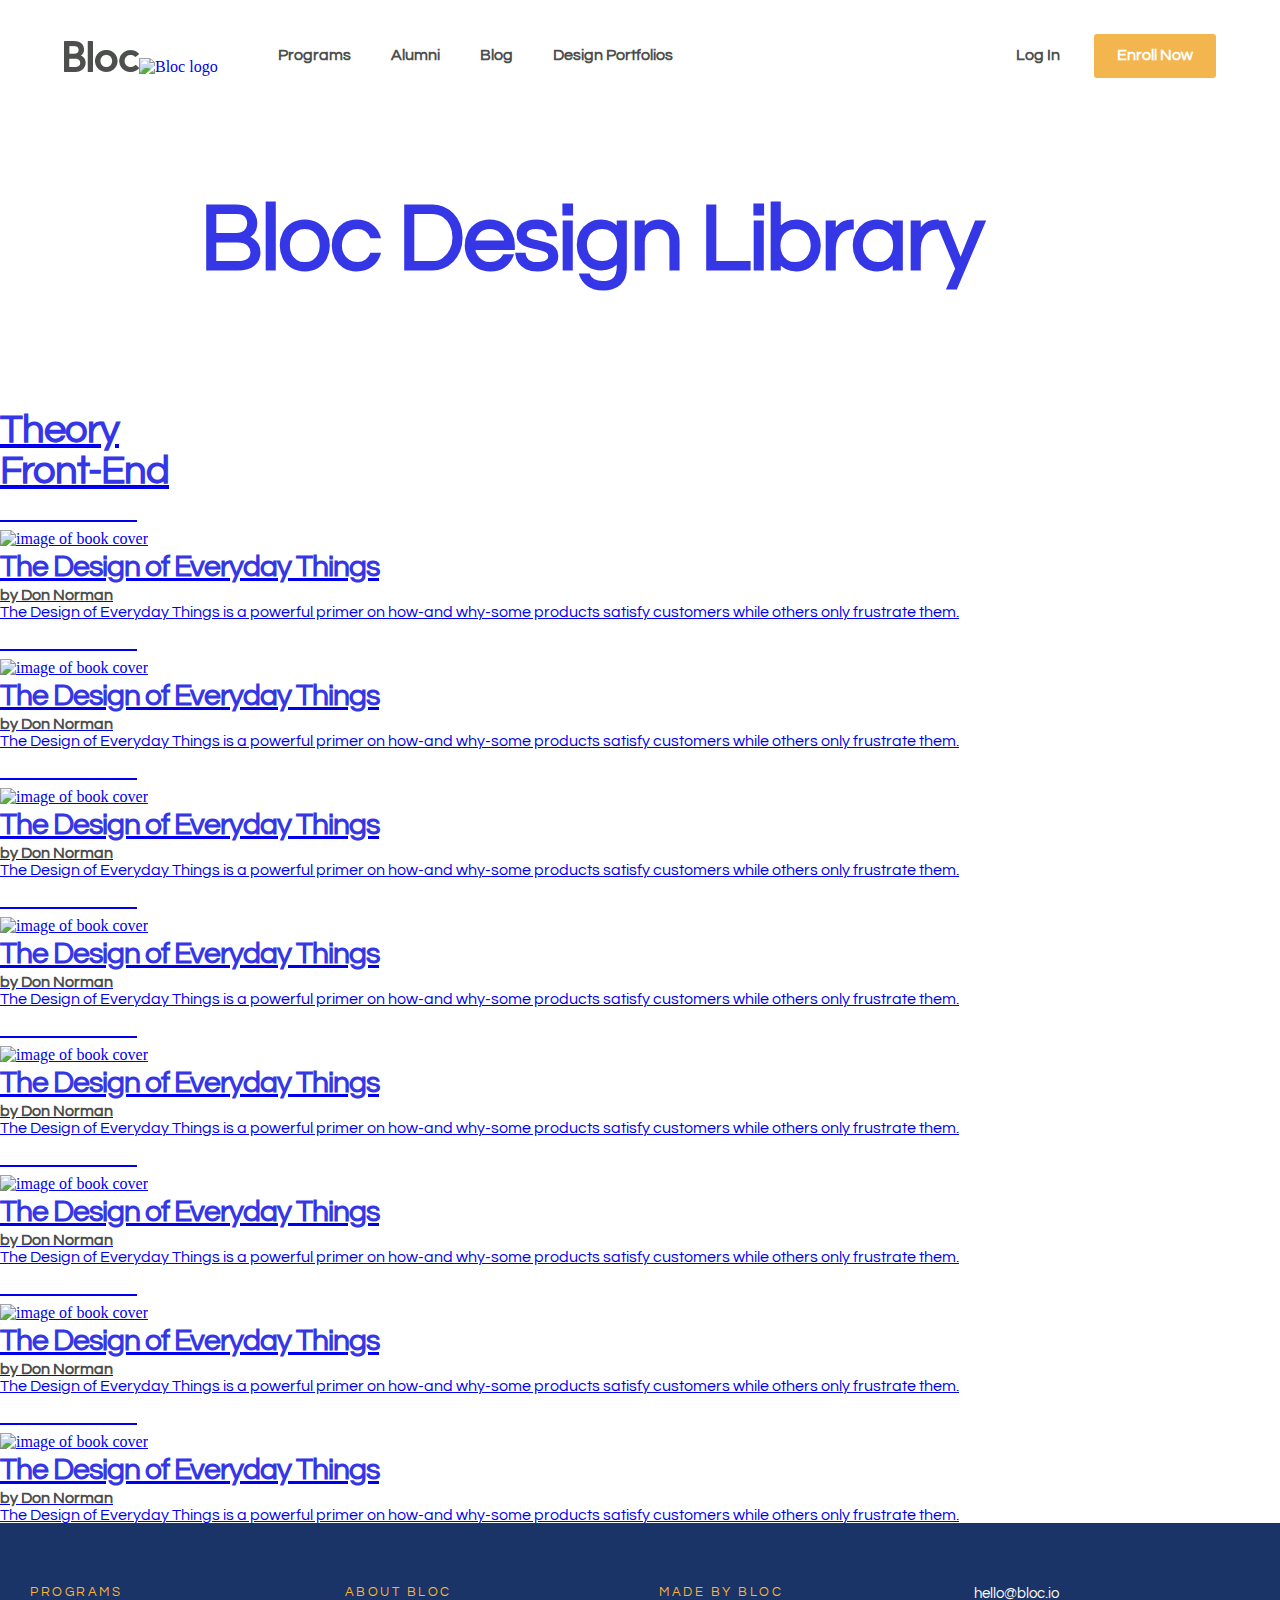
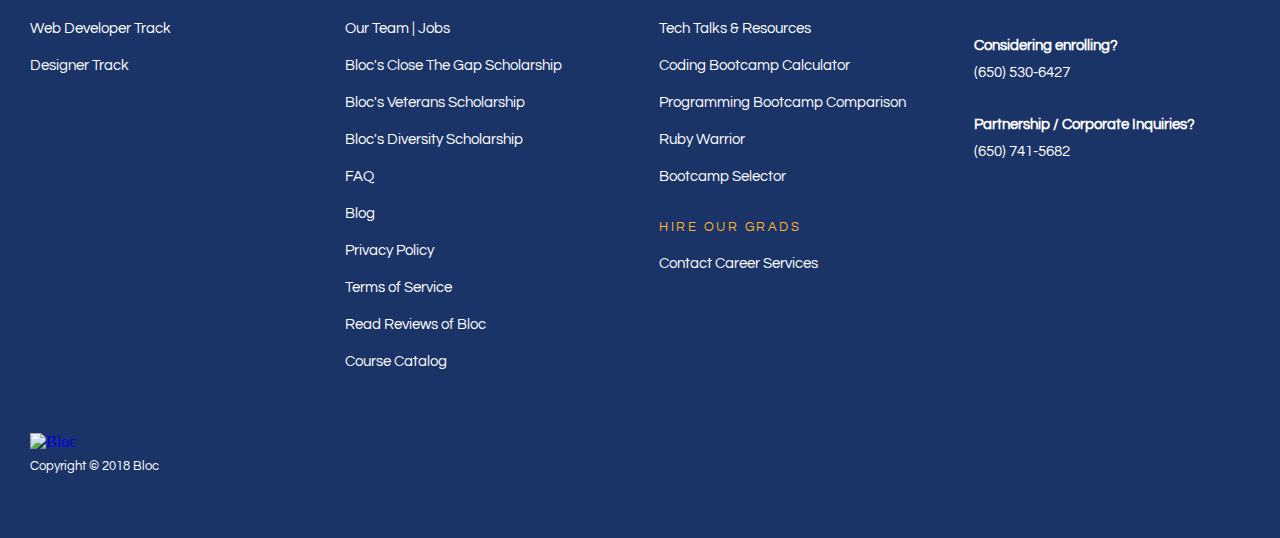
==== books-front-end.html @ 0c4cead8 "book links open in new tab" ====
<!DOCTYPE html>
<html lang="en-us">
  <head>

    <!-- Meta Data -->
    <meta http-equiv="X-UA-Compatible" content="IE=Edge">
    <meta name="viewport" content="width=device-width, initial-scale=1">
    <meta charset="utf-8">
    <title>Bloc Design Library</title>
    <meta content="View our recommendations for design theory and front-end development books. Bloc offers structured online training programs in software development and design for career-minded adults with busy lives." name='description'>

    <!-- / Responsive Enabled -->
    <meta name='keywords'>

    <!-- Google -->
    <meta content='z3HPw1Nm4ihrRs_dA0-OZbMNipfhdT0vu3g4s5tRSQ8' name='google-site-verification'>

    <!-- Global site tag (gtag.js) - Google Analytics -->
    <script async src="https://www.googletagmanager.com/gtag/js?id=UA-27199098-19"></script>
    <script>
      window.dataLayer = window.dataLayer || [];
      function gtag(){dataLayer.push(arguments);}
      gtag('js', new Date());
      gtag('config', 'UA-27199098-19');
    </script>

    <!-- Twitter Card data -->
    <meta content='summary' name='twitter:card'>
    <meta content='@trybloc' name='twitter:site'>
    <meta content='Bloc Design Library' name='twitter:title'>
    <meta content="View our recommendations for design theory and front-end development books. Bloc offers structured online training programs in software development and design for career-minded adults with busy lives." name='twitter:description'>
    <meta content='https://cdn2.bloc.io/assets/logos/bloc-logo-square-500x500-white-aeadf5158e1755bd456884b27b564ef7.jpg' name='twitter:image'>

    <!-- Open Graph data -->
    <meta content='Bloc Design Library' property='og:title'>
    <meta content='website' property='og:type'>
    <meta content='https://www.bloc.design/books.html' property='og:url'>
    <meta content='https://cdn2.bloc.io/assets/logos/bloc-logo-square-500x500-white-aeadf5158e1755bd456884b27b564ef7.jpg' property='og:image'>
    <meta content="View our recommendations for design theory and front-end development books. Bloc offers structured online training programs in software development and design for career-minded adults with busy lives." property='og:description'>
    <meta content='Bloc Design Library' property='og:site_name'>
    <meta content='1932106' property='fb:admins'>

    <!-- Schema markup -->
    <meta content='Bloc | Design Library' itemprop='name'>
    <meta content="View our recommendations for design theory and front-end development books. Bloc offers structured online training programs in software development and design for career-minded adults with busy lives." itemprop='description'>
    <meta content='https://cdn2.bloc.io/assets/logos/bloc-logo-square-500x500-white-aeadf5158e1755bd456884b27b564ef7.jpg' itemprop='image'>

    <!-- Favicon -->
    <link rel="shortcut icon" type="image/x-icon" href="https://cdn2.bloc.io/assets/logos/bloc-logo-square-500x500-white-aeadf5158e1755bd456884b27b564ef7.jpg">

    <!-- Stylesheets -->
    <link rel="stylesheet" href="css/style.css">
    <link rel="stylesheet" href="css/animate.css">
    <link rel="stylesheet" href="fonts/typography.css">
    <link rel="stylesheet" href="https://fonts.googleapis.com/css?family=Questrial:300,400,700">


  </head>
  <body>

    <!-- HEADER -->

    <header>
      <div class="bloc-header">
        <div class="library-mobile-background"></div>
        <div class="header-one-half-left">
          <a href="https://www.bloc.io/"><div id="logo"><img id="bloc-logo" src="assets/bloc-logo.png" alt="Bloc logo"><img id="bloc-logo-mobile"src="https://cdn1.bloc.io/assets/marketing_pages/logos/logo-86accc4ff12b5e9b217ac7687b84b2ef.svg" alt="Bloc logo"></div>
          <div class="header-links"></a>
            <a href="https://www.bloc.io/#programs"><h4>Programs</h4></a>
            <a href="https://www.bloc.io/alumni"><h4>Alumni</h4></a>
            <a href="https://medium.com/newsonthebloc"><h4>Blog</h4></a>
            <a href="http://bloc.design/"><h4 id="blog-link">Design Portfolios</h4></a>
          </div>
        </div>
        <div class="header-one-half-right">
          <div class="log-in-link">
            <a href="https://www.bloc.io/sign_in"><h4>Log In</h4></a>
          </div>
          <a href="https://www.bloc.io/enroll"><div class="enroll-button"><h4>Enroll Now</h4></div>
        </div></a>
      </div>
    </header>

    <!-- HEADER -->
    <section class="featured-portfolios-section" id="design-library-title">
      <div class="featured-portfolios-section-title">
        <h1>Bloc Design Library</h1>
      </div>
    </section>

    <!-- BOOK SUBJECTS -->
    <div class="book-subjects">
      <div class="book-subject" id="theory-title-inactive">
        <a href="books.html"><h1>Theory</h1></a>
      </div>
      <div class="book-subject" id="front-end-title-active">
        <a href="books-front-end.html"><h1>Front-End</h1></a>
      </div>
    </div>

    <!-- BOOK LIST -->
    <section class="book-list-section">

      <div class="book">
        <a href="https://www.amazon.com/Design-Everyday-Things-Revised-Expanded/dp/0465050654/ref=sr_1_1?s=books&ie=UTF8&qid=1521578546&sr=1-1&keywords=the+design+of+everyday+things" target="_blank" alt="The Design of Everyday Things">
          <div class="book-cover">
            <div class="buy-book-overlay">
              <h3>Get the book</h3>
            </div>
            <img src="assets-books/design-of-everyday-things-cover.jpg" alt="image of book cover">
          </div>
          <div class="book-title">
            <h2>The Design of Everyday Things</h2>
          </div>
          <div class="book-author">
            <h4>by Don Norman</h4>
          </div>
          <div class="book-description">
            <p>The Design of Everyday Things is a powerful primer on how-and why-some products satisfy customers while others only frustrate them.</p>
          </div>
        </a>
      </div>

      <div class="book">
        <a href="https://www.amazon.com/Design-Everyday-Things-Revised-Expanded/dp/0465050654/ref=sr_1_1?s=books&ie=UTF8&qid=1521578546&sr=1-1&keywords=the+design+of+everyday+things" target="_blank" alt="The Design of Everyday Things">
          <div class="book-cover">
            <div class="buy-book-overlay">
              <h3>Get the book</h3>
            </div>
            <img src="assets-books/design-of-everyday-things-cover.jpg" alt="image of book cover">
          </div>
          <div class="book-title">
            <h2>The Design of Everyday Things</h2>
          </div>
          <div class="book-author">
            <h4>by Don Norman</h4>
          </div>
          <div class="book-description">
            <p>The Design of Everyday Things is a powerful primer on how-and why-some products satisfy customers while others only frustrate them.</p>
          </div>
        </a>
      </div>

      <div class="book">
        <a href="https://www.amazon.com/Design-Everyday-Things-Revised-Expanded/dp/0465050654/ref=sr_1_1?s=books&ie=UTF8&qid=1521578546&sr=1-1&keywords=the+design+of+everyday+things" target="_blank" alt="The Design of Everyday Things">
          <div class="book-cover">
            <div class="buy-book-overlay">
              <h3>Get the book</h3>
            </div>
            <img src="assets-books/design-of-everyday-things-cover.jpg" alt="image of book cover">
          </div>
          <div class="book-title">
            <h2>The Design of Everyday Things</h2>
          </div>
          <div class="book-author">
            <h4>by Don Norman</h4>
          </div>
          <div class="book-description">
            <p>The Design of Everyday Things is a powerful primer on how-and why-some products satisfy customers while others only frustrate them.</p>
          </div>
        </a>
      </div>

      <div class="book">
        <a href="https://www.amazon.com/Design-Everyday-Things-Revised-Expanded/dp/0465050654/ref=sr_1_1?s=books&ie=UTF8&qid=1521578546&sr=1-1&keywords=the+design+of+everyday+things" target="_blank" alt="The Design of Everyday Things">
          <div class="book-cover">
            <div class="buy-book-overlay">
              <h3>Get the book</h3>
            </div>
            <img src="assets-books/design-of-everyday-things-cover.jpg" alt="image of book cover">
          </div>
          <div class="book-title">
            <h2>The Design of Everyday Things</h2>
          </div>
          <div class="book-author">
            <h4>by Don Norman</h4>
          </div>
          <div class="book-description">
            <p>The Design of Everyday Things is a powerful primer on how-and why-some products satisfy customers while others only frustrate them.</p>
          </div>
        </a>
      </div>

      <div class="book">
        <a href="https://www.amazon.com/Design-Everyday-Things-Revised-Expanded/dp/0465050654/ref=sr_1_1?s=books&ie=UTF8&qid=1521578546&sr=1-1&keywords=the+design+of+everyday+things" target="_blank" alt="The Design of Everyday Things">
          <div class="book-cover">
            <div class="buy-book-overlay">
              <h3>Get the book</h3>
            </div>
            <img src="assets-books/design-of-everyday-things-cover.jpg" alt="image of book cover">
          </div>
          <div class="book-title">
            <h2>The Design of Everyday Things</h2>
          </div>
          <div class="book-author">
            <h4>by Don Norman</h4>
          </div>
          <div class="book-description">
            <p>The Design of Everyday Things is a powerful primer on how-and why-some products satisfy customers while others only frustrate them.</p>
          </div>
        </a>
      </div>

      <div class="book">
        <a href="https://www.amazon.com/Design-Everyday-Things-Revised-Expanded/dp/0465050654/ref=sr_1_1?s=books&ie=UTF8&qid=1521578546&sr=1-1&keywords=the+design+of+everyday+things" target="_blank" alt="The Design of Everyday Things">
          <div class="book-cover">
            <div class="buy-book-overlay">
              <h3>Get the book</h3>
            </div>
            <img src="assets-books/design-of-everyday-things-cover.jpg" alt="image of book cover">
          </div>
          <div class="book-title">
            <h2>The Design of Everyday Things</h2>
          </div>
          <div class="book-author">
            <h4>by Don Norman</h4>
          </div>
          <div class="book-description">
            <p>The Design of Everyday Things is a powerful primer on how-and why-some products satisfy customers while others only frustrate them.</p>
          </div>
        </a>
      </div>

      <div class="book">
        <a href="https://www.amazon.com/Design-Everyday-Things-Revised-Expanded/dp/0465050654/ref=sr_1_1?s=books&ie=UTF8&qid=1521578546&sr=1-1&keywords=the+design+of+everyday+things" target="_blank" alt="The Design of Everyday Things">
          <div class="book-cover">
            <div class="buy-book-overlay">
              <h3>Get the book</h3>
            </div>
            <img src="assets-books/design-of-everyday-things-cover.jpg" alt="image of book cover">
          </div>
          <div class="book-title">
            <h2>The Design of Everyday Things</h2>
          </div>
          <div class="book-author">
            <h4>by Don Norman</h4>
          </div>
          <div class="book-description">
            <p>The Design of Everyday Things is a powerful primer on how-and why-some products satisfy customers while others only frustrate them.</p>
          </div>
        </a>
      </div>

      <div class="book">
        <a href="https://www.amazon.com/Design-Everyday-Things-Revised-Expanded/dp/0465050654/ref=sr_1_1?s=books&ie=UTF8&qid=1521578546&sr=1-1&keywords=the+design+of+everyday+things" target="_blank" alt="The Design of Everyday Things">
          <div class="book-cover">
            <div class="buy-book-overlay">
              <h3>Get the book</h3>
            </div>
            <img src="assets-books/design-of-everyday-things-cover.jpg" alt="image of book cover">
          </div>
          <div class="book-title">
            <h2>The Design of Everyday Things</h2>
          </div>
          <div class="book-author">
            <h4>by Don Norman</h4>
          </div>
          <div class="book-description">
            <p>The Design of Everyday Things is a powerful primer on how-and why-some products satisfy customers while others only frustrate them.</p>
          </div>
        </a>
      </div>
      
    </section>

    <footer role="contentinfo" class="footer bg--blue-dark p-top--60 p-bottom--60 p-left--30 p-right--30">
      <div class="container">
        <div class="row">
          <div class="c-s--4 c-m--4 c-l--3 m-bottom--30">
            <label class="fs--12 tc--yellow-base tt--uppercase ls--2-5 d--block m-bottom--15">Programs</label>
            <ul class="m-bottom--30">
              <li class="m-bottom--15">
                <a class="fs--15 tc--white-base" href="https://www.bloc.io/web-developer-track">Web Developer Track</a>
              </li>
              <li class="m-bottom--15">
                <a class="fs--15 tc--white-base" href="https://www.bloc.io/designer-track">Designer Track</a>
              </li>
            </ul>
          </div>
          <div class="c-s--4 c-m--4 c-l--3 m-bottom--30">
            <label class="fs--12 tc--yellow-base tt--uppercase ls--2-5 d--block m-bottom--15">About Bloc</label>
            <ul class="m-bottom--30">
              <li class="m-bottom--15">
                <a class="fs--15 tc--white-base" href="https://www.bloc.io/about">Our Team | Jobs</a>
              </li>
              <li class="m-bottom--15">
                <a target="_blank" class="fs--15 tc--white-base" href="https://try.bloc.io/close-the-gap-scholarship/">Bloc's Close The Gap Scholarship</a>
              </li>
              <li class="m-bottom--15">
                <a target="_blank" class="fs--15 tc--white-base" href="http://try.bloc.io/dev-bootcamp-for-veterans/">Bloc's Veterans Scholarship</a>
              </li>
              <li class="m-bottom--15">
                <a target="_blank" class="fs--15 tc--white-base" href="http://try.bloc.io/new-relic-bootcamp-diversity-scholarship/">Bloc's Diversity Scholarship</a>
              </li>
              <li class="m-bottom--15">
                <a class="fs--15 tc--white-base" href="https://www.bloc.io/faq">FAQ</a>
              </li>
              <li class="m-bottom--15">
                <a class="fs--15 tc--white-base" href="https://medium.com/newsonthebloc">Blog</a>
              </li>
              <li class="m-bottom--15">
                <a class="fs--15 tc--white-base" href="https://www.bloc.io/privacy">Privacy Policy</a>
              </li>
              <li class="m-bottom--15">
                <a class="fs--15 tc--white-base" href="https://www.bloc.io/terms">Terms of Service</a>
              </li>
              <li class="m-bottom--15">
                <a class="fs--15 tc--white-base" href="https://www.switchup.org/bootcamps/bloc">Read Reviews of Bloc</a>
              </li>
              <li class="m-bottom--15">
                <a class="fs--15 tc--white-base" href="https://www.bloc.io/catalog">Course Catalog</a>
              </li>
            </ul>
          </div>
          <div class="c-s--4 c-m--4 c-l--3 m-bottom--30">
            <label class="fs--12 tc--yellow-base tt--uppercase ls--2-5 d--block m-bottom--15">Made By Bloc</label>
            <ul class="m-bottom--30">
              <li class="m-bottom--15">
                <a target="_blank" class="fs--15 tc--white-base" href="http://try.bloc.io/tech-talks/">Tech Talks &amp; Resources</a>
              </li>
              <li class="m-bottom--15">
                <a class="fs--15 tc--white-base" href="https://www.bloc.io/coding-bootcamp-calculator">Coding Bootcamp Calculator</a>
              </li>
              <li class="m-bottom--15">
                <a class="fs--15 tc--white-base" href="https://www.bloc.io/coding-bootcamp-comparison">Programming Bootcamp Comparison</a>
              </li>
              <li class="m-bottom--15">
                <a class="fs--15 tc--white-base" href="https://www.bloc.io/ruby-warrior">Ruby Warrior</a>
              </li>
              <li class="m-bottom--15">
                <a class="fs--15 tc--white-base" href="https://bloc.io/learn-to-code">Bootcamp Selector</a>
              </li>
            </ul>
            <label class="fs--12 tc--yellow-base tt--uppercase ls--2-5 d--block m-bottom--15">Hire Our Grads</label>
            <ul class="m-bottom--30">
              <li class="m-bottom--15">
                <a class="fs--15 tc--white-base" href="mailto:career-services@bloc.io">Contact Career Services</a>
              </li>
            </ul>
          </div>


          <div class="c-s--4 c-m--4 c-l--3 m-bottom--60">

          <!--
            <label class="fs--12 tc--yellow-base tt--uppercase ls--2-5 d--block m-bottom--15">Sign up for our newsletter</label>
            <label class="fs--12 tc--yellow-base tt--uppercase ls--2-5 d--block m-bottom--15"></label>
            <div class="footer-email-form" ng_controller="FooterEmail.controller">
              <form class="row m-bottom--15" id="footer_email_capture" name="footer_email_capture">
                <input type="email" name="email" id="email" required="required" ng_model="subscription.email" class="c-m--6 c-l--8 br--3 b--1-gray-base b-h--1-blue-base trans--border p-right--15 p-left--15 p-top--10 p-bottom--10 fs--15" placeholder="Email Address">
                <input class="c-m--3 c-l--4 bg--yellow-base tc--white-base b--1-yellow-base p-right--15 p-left--15 p-top--10 p-bottom--10 fs--15 fw--bold cr--pointer br--3" id="footer_email_signup_btn" ng_click="submit()" ng_disabled="isSubmitDisabled()" type="submit" value="Submit">
              </form>
            -->
            <div>
              <a class="tc--white-base" href="mailto:hello@bloc.io">hello@bloc.io</a>
            </div>
            <div class="m-top--30 m-bottom--30">
              <label class="tc--white-base d--block m-bottom--5"><b>Considering enrolling?</b></label>
              <span class="tc--white-base">(650) 530-6427</span>
            </div>
            <div>
              <label class="tc--white-base d--block m-bottom--5"><b>Partnership / Corporate Inquiries?</b></label>
              <span class="tc--white-base">(650) 741-5682</span>
            </div>
          </div>
        </div>
        <div class="row">
          <div class="c-l--9">
            <a href="/">
              <img alt="Bloc" class="w--100 m-bottom--5" src="https://cdn1.bloc.io/assets/marketing_pages/logos/logo-86accc4ff12b5e9b217ac7687b84b2ef.svg">
    </a>        <p class="fs--12 tc--white-base">Copyright © 2018 Bloc</p>
          </div>
        </div>
      </div>
    </footer>



    <script src="js/jquery-3.2.1.min.js"></script>
    <script type="text/javascript">

      function hasTouch() {
        return 'ontouchstart' in document.documentElement
           || navigator.maxTouchPoints > 0
           || navigator.msMaxTouchPoints > 0;
         }

      // disable hover states on touch based devices

      if (hasTouch()) { // remove all :hover stylesheets
        try { // prevent exception on browsers not supporting DOM styleSheets properly
          for (var si in document.styleSheets) {
            var styleSheet = document.styleSheets[si];
            if (!styleSheet.rules) continue;

            for (var ri = styleSheet.rules.length - 1; ri >= 0; ri--) {
                if (!styleSheet.rules[ri].selectorText) continue;

                if (styleSheet.rules[ri].selectorText.match(':hover')) {
                    styleSheet.deleteRule(ri);
                }
             }
          }
        } catch (ex) {}
      }

    </script>


  </body>
</html>
---- css/style.css ----
/* Circular Book */
@font-face {
  font-family: "Circular Book";
  src: url("http://img.bloc.io/fonts/lineto-circular-book.eot");
  src: url("http://img.bloc.io/fonts/lineto-circular-book.eot?#iefix") format("embedded-opentype"), url("http://img.bloc.io/fonts/lineto-circular-book.woff2") format("woff2"), url("http://img.bloc.io/fonts/lineto-circular-book.woff") format("woff");
  font-weight: normal;
  font-style: normal;
}

/* Circular Book Italic */
@font-face {
  font-family: "Circular Book Italic";
  src: url("http://img.bloc.io/fonts/lineto-circular-bookitalic.eot");
  src: url("http://img.bloc.io/fonts/lineto-circular-bookitalic.eot?#iefix") format("embedded-opentype"), url("http://img.bloc.io/fonts/lineto-circular-bookitalic.woff2") format("woff2"), url("http://img.bloc.io/fonts/lineto-circular-bookitalic.woff") format("woff");
  font-weight: normal;
  font-style: normal;
}

/* Circular Bold */
@font-face {
  font-family: "Circular Bold";
  src: url("http://img.bloc.io/fonts/lineto-circular-bold.eot");
  src: url("http://img.bloc.io/fonts/lineto-circular-bold.eot?#iefix") format("embedded-opentype"), url("http://img.bloc.io/fonts/lineto-circular-bold.woff2") format("woff2"), url("http://img.bloc.io/fonts/lineto-circular-bold.woff") format("woff");
  font-weight: normal;
  font-style: normal;
}

* {
  -webkit-margin-after: 0;
  -webkit-margin-before: 0;
  -webkit-padding-start: 0;
  margin: 0;
  padding: 0;
}

body {
  margin: 0;
}

h1 {
  font-size: 40px;
  line-height: 41px;
  letter-spacing: -1px;
  font-family: "Circular Bold", "Questrial", sans-serif;
  font-style: Black;
  color: #3537E6;
  margin: 0;
}

h2 {
  font-size: 30px;
  line-height: 38px;
  letter-spacing: -1px;
  font-family: "Circular Bold", "Questrial", sans-serif;
  font-style: Black;
  color: #3537E6;
  margin: 0;
}

h3 {
  font-size: 24px;
  line-height: 39px;
  font-family: "Circular Book", "Questrial", sans-serif;
  font-style: Bold;
  color: #fff;
  margin: 0;
}

h4 {
  font-size: 16px;
  line-height: 18px;
  font-family: "Circular Book", "Questrial", sans-serif;
  font-style: Medium;
  color: #4D4F4D;
  margin: 0;
}

p {
  margin: 0;
  font-family: "Circular Book", "Questrial", sans-serif;
}



/* Bloc header */

.hero-white-backround {
  display: none;
}

.bloc-header a {
  text-decoration: none;
}

.bloc-header {
  width: 100%;
  max-width: 2800px;
}

.header-one-half-left {
  margin-top: 34px;
  margin-bottom: 34px;
  margin-left: 30px;
  width: 50px;
  float: left;
  position: relative;
}

.header-one-half-right {
  margin-top: 34px;
  margin-bottom: 34px;
  margin-right: 30px;
  width: 122px;
  float: right;
}

#logo {
  padding-top: 7px;
}

.header-links {
  padding:0 0 10px 60px;
}

.header-links h4 {
  display: none;
}

.log-in-link {
  display: none;
}

.enroll-button {
  width: 122px;
  height: 44px;
  background-color: #F3B64F;
  border-radius: 3px;
  float: right;
  position: relative;
  clear: none;
}

.enroll-button:hover {
  background-color: rgba(243, 182, 79, .9);
  -webkit-transition: all 0.2s ease-in-out;
  -moz-transition: all 0.2s ease-in-out;
  -o-transition: all 0.2s ease-in-out;
  transition: all 0.2s ease-in-out;
}

.enroll-button h4 {
  color: #fff;
  text-align: center;
  padding-top: 12px;
  margin: 0 0;
}

@media (min-width: 768px) {
  .hero-white-backround {
    display: block;
    background: #fff;
    z-index: -2;
    width: 100%;
    height: 1500px;
    margin-top: -800px;
  }

  .header-one-half-right {
    width: 250px;
    margin-right: 64px;
  }
  #blog-link {
    padding-right: 0;
  }
  .log-in-link {
    display: inline-block;
    margin-top: 12px;
    margin-left: 50px;
    position: relative;
    clear: none;
  }
}

@media (min-width: 915px) {
  .header-one-half-left {
  width: 455px;
  margin-left: 64px;
  display: -webkit-inline-box;
  }
  .header-links h4 {
    display: inline-block;
    padding-right: 36px;
    margin-top: 12px;
  }
}

@media (min-width: 2188px) {
  .bloc-header {
    margin-left: auto;
    margin-right: auto;
  }
}

/* Featured Portfolios Section */

.featured-portfolios-section {
  width: 100%;
  display: block;
  position: relative;
  clear: both;
  padding-top: 20px;
  overflow: hidden;
}

.featured-portfolios-section-title {
  width: 233px;
  margin-left: 30px;
  padding: 20px 0 70px 0;
  -webkit-transition: all 0.2s ease-in-out;
  -moz-transition: all 0.2s ease-in-out;
  -o-transition: all 0.2s ease-in-out;
  transition: all 0.2s ease-in-out;
}

.featured-portfolio {
  position: relative;
}

.featured-background {
  position: absolute;
  margin-top: 240px;
  overflow: hidden;
}

.featured-background img {
  width: 200%;
}

.featured-portfolio img {
  width: 100%;
  overflow: hidden;
  vertical-align: top;
  z-index: 1;
}

.mobile-info-background {
  mix-blend-mode: color-burn;
  overflow: hidden;
  position: absolute;
  display: block;
}

.mobile-info-background-two {
  display: none;
}

.featured-portfolio-mobile-info {
  display: block;
  background-color: #3537E6;
  height: 120px;
  padding-left: 30px;
  z-index: -2;
}

.notch {
  display: block;
  z-index: 5;
  position: absolute;
  margin-top: -9.5px;
  margin-left: 30px;
  width: 0;
  height: 0;
  border-left: 12px solid transparent;
  border-right: 12px solid transparent;
  border-bottom: 10px solid #3537E6;
}


#featured-portfolio-mobile-info-last {
  display: block;
  height: 360px;
}

.featured-portfolio-mobile-info h3 {
  width: 90%;
  padding-top: 10px;
  margin-bottom: -6px;
  z-index: 1;
}

.featured-portfolio-mobile-info p {
  font-style: Medium;
  text-align: left;
  color: #fff;
  width: 90%;
  margin-top: 10px;
  z-index: 1;
}

.featured-portfolio-mobile-city p {
  font-size: 17px;
}

.featured-portfolio-mobile-type {
  text-transform: uppercase;
}

.featured-portfolio-mobile-type p {
  font-size: 16px;
  padding-bottom: 15px;
}

.featured-portfolio-info {
  display: none;
}

@media (min-width: 421px) {
  .mobile-info-background-two {
    mix-blend-mode: color-burn;
    overflow: hidden;
    position: absolute;
    display: block;
    margin-top: 2500px;
  }
}


@media (min-width: 768px) {
  .featured-portfolios-section {
    overflow: visible;
  }

  .featured-portfolios-section-title {
    width: 650px;
    margin-left: 64px;
    padding: 60px 0 120px 0;
  }
  .featured-portfolios-section-title h1 {
    font-size: 95px;
    line-height: 97px;
    letter-spacing: -2px;
  }
  .featured-background {
    margin-top: 320px;
  }
  .featured-portfolio {
    display: inline-block;
    float: left;
    width: 50%;
    overflow: hidden;
  }
  .featured-portfolio-mobile-info {
    display: none;
  }
  .notch {
    display: none;
  }
  #featured-portfolio-mobile-info-last {
    display: none;
  }
  .mobile-info-background {
    display: none;
  }
  .mobile-info-background-two {
    display: none;
  }
  .overlay-featured-info {
    position: absolute;
    z-index: 3;
    top: 0;
    width: 50%;
    height: 100%;
    background: #fff;
    opacity: 0;
    transform: translate3d(-50%, 0, 0);
    -webkit-transition: all 0.2s ease-in-out;
    -moz-transition: all 0.2s ease-in-out;
    -o-transition: all 0.2s ease-in-out;
    transition: all 0.2s ease-in-out;
  }
  .overlay-link:hover .overlay-featured-info {
    opacity: 1;
    transform: translate3d(0, 0, 0);
  }
  .pattern {
    background-image: url(../assets/pat-box-yellow.jpg);
    background-repeat: repeat;
    background-size: contain;
    width: 20%;
    height: 100%;
    display: inline-block;
    float: left;
  }
  .featured-student-photo {
    display: inline-block;
    float: right;
    z-index: 4;
    width: 80%;
    height: 40%;
    background-size: cover;
    background-position: center;
    padding-bottom: 40px;
    vertical-align: top;
  }
  #amy-d-featured {
    background-image: url(../assets/amy-d.jpg);
  }
  #miri-y-featured {
    background-image: url(../assets/miri-y.jpg);
  }
  #andrew-l-featured {
    background-image: url(../assets/andrew-l.jpg);
  }
  #noelle-l-featured {
    background-image: url(../assets/noelle-l.jpg);
  }
  #edward-l-featured {
    background-image: url(../assets/edward-l.png);
  }
  #megan-r-featured {
    background-image: url(../assets/megan-r.png);
  }
  #ben-h-featured {
    background-image: url(../assets/ben-h.jpg);
  }
  #chris-k-featured {
    background-image: url(../assets/chris-k.jpg);
  }
  #jenny-h-featured {
    background-image: url(../assets/jenny-h.jpg);
  }
  .featured-portfolio-info {
    display: inline-block;
    padding: 15px;
  }
  .featured-portfolio-info p {
    font-size: 11px;
    padding: 10px 0 0 0;
  }
  .featured-portfolio-info p:last-child {
    font-size: 14px;
  }
  .featured-portfolio-info .individual-portfolio-city {
    position: absolute;
    bottom: 0;
    padding-bottom: 15px;
  }
  .overlay {
    position: absolute;
    z-index: 2;
    top: 0;
    width: 100%;
    height: 100%;
    background: #4D4F4D;
    opacity: 0;
    -webkit-transition: all 0.2s ease-in-out;
    -moz-transition: all 0.2s ease-in-out;
    -o-transition: all 0.2s ease-in-out;
    transition: all 0.2s ease-in-out;
  }
  .overlay-link:hover .overlay {
    opacity: .9;
  }
}

@media (min-width: 950px) {
  .featured-portfolios-section-title {
    margin-left: 200px;
  }
  .featured-background {
    margin-top: 300px;
  }
  .featured-portfolio-info {
    padding: 25px 15px;
  }
  .featured-portfolio-info h4 {
    font-size: 18px;
  }
  .featured-portfolio-info p {
    font-size: 14px;
  }
  .featured-portfolio-info p:last-child {
    font-size: 16px;
  }
  .featured-portfolio-info .individual-portfolio-city {
    padding-bottom: 15px;
  }
  .featured-portfolio-info .individual-portfolio-city {
    padding-bottom: 25px;
  }
}

@media (min-width: 1150px) {
  .featured-portfolios-section-title {
    width: 800px;
  }
  .featured-background img {
    width: 150%;
  }
  .featured-portfolio-info {
    padding: 30px 20px;
  }
  .featured-portfolio-info h4 {
    font-size: 20px;
  }
  .featured-portfolio-info p {
    font-size: 16px;
    padding-top: 15px;
  }
  .featured-portfolio-info p:last-child {
    font-size: 18px;
  }
  .featured-portfolio-info .individual-portfolio-city {
    padding-bottom: 30px;
  }
}

@media (min-width: 1400px) {
  .featured-portfolio-info {
    padding: 40px 30px;
  }
  .featured-portfolio-info p {
    padding-top: 20px;
  }
  .featured-portfolio-info p:last-child {
    font-size: 22px;
  }
  .featured-portfolio-info .individual-portfolio-city {
    padding-bottom: 40px;
  }
}

@media (min-width: 1600px) {
  .featured-background img {
    width: 100%;
  }
}

@media (min-width: 2160px) {
  .featured-portfolios-section {
    max-width: 2160px;
  }
  .featured-portfolio {
    max-width: 720px;
  }
}

@media (min-width: 1850px) {
  .featured-portfolio-info h4 {
    font-size: 30px;
  }
  .featured-portfolio-info p {
    font-size: 22px;
  }
  .featured-portfolio-info p:last-child {
    font-size: 26px;
  }
}

@media (min-width: 2160px) {
  .featured-portfolio-info {
    padding: 30px 20px;
  }
  .featured-portfolio-info h4 {
    font-size: 22px;
  }
  .featured-portfolio-info p {
    font-size: 16px;
    padding-top: 20px;
  }
  .featured-portfolio-info p:last-child {
    font-size: 20px;
  }
  .featured-portfolio-info .individual-portfolio-city {
    padding-bottom: 30px;
  }
}

@media (min-width: 2188px) {
  .featured-portfolios-section {
    margin-left: auto;
    margin-right: auto;
  }
}


/* More portfolios section title */

.more-portfolios-section {
  position: relative;
  clear: both;
  display: block;
  -webkit-transition: all 0.2s ease-in-out;
  -moz-transition: all 0.2s ease-in-out;
  -o-transition: all 0.2s ease-in-out;
  transition: all 0.2s ease-in-out;
}

.more-portfolios-section a {
  text-decoration: none;
}

.more-portfolios-background {
  display: none;
}

.more-portfolios-section-title {
  padding: 40px 0 40px 30px;
  margin-top: -246px;
}

.more-portfolios-section-title h2 {
  color: #fff;
  width: 317px;
  -webkit-transition: all 0.2s ease-in-out;
  -moz-transition: all 0.2s ease-in-out;
  -o-transition: all 0.2s ease-in-out;
  transition: all 0.2s ease-in-out;
}

@media (min-width: 768px) {
  .more-portfolios-section-title {
    background: transparent;
    padding-left: 64px;
  }
  .more-portfolios-section-title h2 {
    font-size: 48px;
    line-height: 66px;
    color: #3537E6;
    width: 650px;
  }
  .more-portfolios-background {
    display: block;
    position: fixed;
    z-index: -3;
    top: 0;
    vertical-align: top;
    margin-top: -300px;
    width: 125%;
  }
  .more-portfolios-background img {
    width: 115%;
    transform: translate3d(-10%, 0, 0);
  }
}

@media (min-width: 950px) {
  .more-portfolios-section-title h2 {
    width: 744px;
  }
  .more-portfolios-section-title {
    padding-left: 200px;
  }
}

@media (min-width: 1600px) {
  .more-portfolios-section-title {
    background: transparent;
    padding-left: 0;
  }
  .more-portfolios-section-title {
    max-width: 2160px;
    padding-left: 0;
    margin-left: auto;
    margin-right: auto;
  }
  .more-portfolios-section-title h2 {
    width: 850px;
    padding-left: 200px;
  }
}


/* More portfolios section content */

.more-portfolios-layout {
  display: flex;
  flex-direction: column;
  padding-top: 40px;
  padding-bottom: 40px;
  width: 315px;
  margin-left: auto;
  margin-right: auto;
}

.individual-portfolio {
  padding: 18px 0;
}

.individual-portfolio-student-photo {
  width: 75px;
  height: 75px;
  border-radius: 50%;
  position:relative;
  z-index:1;
  overflow: hidden;
  margin-left: auto;
  margin-right: auto;
  margin-bottom: -37px;
}

.individual-portfolio-student-photo img {
  height: 75px;
  position: absolute;
  left: 50%;
  transform: translateX(-50%);
}

.individual-portfolio-screenshot {
  width: 315px;
  height: 200px;
  overflow: hidden;
  border-top: 2px solid #CBEBCB;
  border-right: 2px solid #CBEBCB;
  border-left: 2px solid #CBEBCB;
}

.individual-portfolio:hover .individual-portfolio-screenshot {
  border-top: 2px solid #3537E6;
  border-right: 2px solid #3537E6;
  border-left: 2px solid #3537E6;
  -webkit-transition: all 0.2s ease-in-out;
  -moz-transition: all 0.2s ease-in-out;
  -o-transition: all 0.2s ease-in-out;
  transition: all 0.2s ease-in-out;
}

.individual-portfolio-screenshot img {
  width: 315px;
}

#chris-k-photo img {
  width: 90px;
  height: auto;
  margin-top: -16px;
}

.individual-portfolio-info {
  height: 112px;
  width: 315px;
  border-right: 2px solid #CBEBCB;
  border-bottom: 2px solid #CBEBCB;
  border-left: 2px solid #CBEBCB;
  background: #fff;
}

.individual-portfolio:hover .individual-portfolio-info {
  border-right: 2px solid #3537E6;
  border-bottom: 2px solid #3537E6;
  border-left: 2px solid #3537E6;
  -webkit-transition: all 0.2s ease-in-out;
  -moz-transition: all 0.2s ease-in-out;
  -o-transition: all 0.2s ease-in-out;
  transition: all 0.2s ease-in-out;
}

.individual-portfolio-info h3 {
  font-size: 18px;
  color: #4D4F4D;
  padding: 8px 0 0 20px;
}

.individual-portfolio-city {
  font-size: 16px;
  color: #77B6AA;
  padding-left: 20px;
}

.individual-portfolio-type {
  font-size: 14px;
  letter-spacing: 18%;
  text-transform: uppercase;
  color: #3537E6;
  padding: 1px 0 8px 20px;
}

.page-buttons-container {
  height: 104px;
  width: 85%;
  margin-left: auto;
  margin-right: auto;
  max-width: 1755px;
}

.portfolio-page-button {
  width: 138px;
  height: 44px;
  background-color: #3537E6;
  border-radius: 3px;
}

.portfolio-page-button:hover {
  background-color: rgba(53, 55, 230, .9);
  -webkit-transition: all 0.2s ease-in-out;
  -moz-transition: all 0.2s ease-in-out;
  -o-transition: all 0.2s ease-in-out;
  transition: all 0.2s ease-in-out;
}

.portfolio-page-button h4 {
  color: #fff;
  text-align: center;
  padding-top: 12px;
  margin: 0 0;
}

.previous-button {
  float: left;
}

.next-button {
  float: right;
}

@media (min-width: 768px) {
  .page-buttons-container {
    height: 144px;
  }
}

@media (min-width: 850px) {
  .more-portfolios-layout {
    width: 90%;
    max-width: 900px;
    flex-wrap: wrap;
    padding-top: 0;
    padding-left: 64px;
    flex-direction: row;
    justify-content: space-between;
    -webkit-transition: all 0.2s ease-in-out;
    -moz-transition: all 0.2s ease-in-out;
    -o-transition: all 0.2s ease-in-out;
    transition: all 0.2s ease-in-out;
  }
  .individual-portfolio {
    padding-right: 64px;
  }
}

@media (min-width: 950px) {
    .individual-portfolio-student-photo {
    width: 88px;
    height: 88px;
    margin-bottom: -44px;
  }
  .individual-portfolio-student-photo img {
    height: 88px;
  }
}

@media (min-width: 1280px) {
  .more-portfolios-layout {
    max-width: none;
  }
}

@media (min-width: 1850px) {
  .previous-button {
    margin-left: 0;
  }
  .next-button {
    margin-right: 0;
  }
}

@media (min-width: 2100px) {
  .more-portfolios-layout {
    max-width: 1820px;
  }
}


/* Footer */

.footer a {
  text-decoration: none;
}

.footer ul {
  list-style-type: none;
}

.footer a:hover {
  color: #DADADA;
  -webkit-transition: all 0.2s ease-in-out;
  -moz-transition: all 0.2s ease-in-out;
  -o-transition: all 0.2s ease-in-out;
  transition: all 0.2s ease-in-out;
}

.container{max-width:1295px;margin-left:auto;margin-right:auto}

.container::after{clear:both;content:"";display:table}

.row{display:block}.row::after{clear:both;content:"";display:table}

@media screen and (min-width: 320px) {
  .c-s--1{float:left;display:block;margin-right:10.20408%;width:17.34694%}
  .c-s--1:last-child{margin-right:0}
  .c-s--2{float:left;display:block;margin-right:10.20408%;width:44.89796%}
  .c-s--2:last-child{margin-right:0}
  .c-s--3{float:left;display:block;margin-right:10.20408%;width:72.44898%}
  .c-s--3:last-child{margin-right:0}
}

@media screen and (min-width: 320px) {
  .co-s--1{margin-left:27.55102%}
  .co-s--2{margin-left:55.10204%}
  .co-s--3{margin-left:82.65306%}
}

@media screen and (min-width: 720px) {
  .c-m--1{float:left;display:block;margin-right:4.29185%;width:7.29614%}
  .c-m--1:last-child{margin-right:0}
  .c-m--2{float:left;display:block;margin-right:4.29185%;width:18.88412%}
  .c-m--2:last-child{margin-right:0}
  .c-m--3{float:left;display:block;margin-right:4.29185%;width:30.4721%}
  .c-m--3:last-child{margin-right:0}
  .c-m--4{float:left;display:block;margin-right:4.29185%;width:42.06009%}
  .c-m--4:last-child{margin-right:0}
  .c-m--5{float:left;display:block;margin-right:4.29185%;width:53.64807%}
  .c-m--5:last-child{margin-right:0}
  .c-m--6{float:left;display:block;margin-right:4.29185%;width:65.23605%}
  .c-m--6:last-child{margin-right:0}
  .c-m--7{float:left;display:block;margin-right:4.29185%;width:76.82403%}
  .c-m--7:last-child{margin-right:0}
  .c-m--8{float:left;display:block;margin-right:4.29185%;width:88.41202%}
  .c-m--8:last-child{margin-right:0}
}

@media screen and (min-width: 720px) {
  .co-m--1{margin-left:11.58798%}
  .co-m--2{margin-left:23.17597%}
  .co-m--3{margin-left:34.76395%}
  .co-m--4{margin-left:46.35193%}
  .co-m--5{margin-left:57.93991%}
  .co-m--6{margin-left:69.5279%}
  .co-m--7{margin-left:81.11588%}
  .co-m--8{margin-left:92.70386%}
}

@media screen and (min-width: 1024px) {
  .c-l--1{float:left;display:block;margin-right:3.18471%;width:5.41401%}
  .c-l--1:last-child{margin-right:0}
  .c-l--2{float:left;display:block;margin-right:3.18471%;width:14.01274%}
  .c-l--2:last-child{margin-right:0}
  .c-l--3{float:left;display:block;margin-right:3.18471%;width:22.61146%}
  .c-l--3:last-child{margin-right:0}
  .c-l--4{float:left;display:block;margin-right:3.18471%;width:31.21019%}
  .c-l--4:last-child{margin-right:0}
  .c-l--5{float:left;display:block;margin-right:3.18471%;width:39.80892%}
  .c-l--5:last-child{margin-right:0}
  .c-l--6{float:left;display:block;margin-right:3.18471%;width:48.40764%}
  .c-l--6:last-child{margin-right:0}
  .c-l--7{float:left;display:block;margin-right:3.18471%;width:57.00637%}
  .c-l--7:last-child{margin-right:0}
  .c-l--8{float:left;display:block;margin-right:3.18471%;width:65.6051%}
  .c-l--8:last-child{margin-right:0}
  .c-l--9{float:left;display:block;margin-right:3.18471%;width:74.20382%}
  .c-l--9:last-child{margin-right:0}
  .c-l--10{float:left;display:block;margin-right:3.18471%;width:82.80255%}
  .c-l--10:last-child{margin-right:0}
  .c-l--11{float:left;display:block;margin-right:3.18471%;width:91.40127%}
  .c-l--11:last-child{margin-right:0}
}

@media screen and (min-width: 1024px) {
  .co-l--1{margin-left:8.59873%}
  .co-l--2{margin-left:17.19745%}
  .co-l--3{margin-left:25.79618%}
  .co-l--4{margin-left:34.3949%}
  .co-l--5{margin-left:42.99363%}
  .co-l--6{margin-left:51.59236%}
  .co-l--7{margin-left:60.19108%}
  .co-l--8{margin-left:68.78981%}
  .co-l--9{margin-left:77.38854%}
  .co-l--10{margin-left:85.98726%}
  .co-l--11{margin-left:94.58599%}
}

.bg--blue-base{background-color:#519DF0;-webkit-transition:background 0.3s ease;transition:background 0.3s ease}

.bg-h--blue-base:hover{background-color:#519DF0}

.bg--blue-dark{background-color:#1B3467;-webkit-transition:background 0.3s ease;transition:background 0.3s ease}

.bg-h--blue-dark:hover{background-color:#1B3467}

.bg--blue-alt{background-color:#588BA4;-webkit-transition:background 0.3s ease;transition:background 0.3s ease}

.bg-h--blue-alt:hover{background-color:#588BA4}

.m-bottom--15{margin-bottom:15px}.p-bottom--15{padding-bottom:15px}.m-left--15{margin-left:15px}

.tt--uppercase{text-transform:uppercase}

.tc--yellow-base{
  color:#FDB431;
  font-family: "Circular Book", "Questrial", sans-serif;
  font-size: 15px;
  line-height: 20px;
  text-rendering: optimizeLegibility;
 -webkit-font-smoothing: antialiased;
}

.tc--white-base{
  color:#FFFFFF;
  font-family: "Circular Book", "Questrial", sans-serif;
  font-size: 15px;
  line-height: 22px;
  text-rendering: optimizeLegibility;
 -webkit-font-smoothing: antialiased;
}

.ls--2-5{letter-spacing:2.5px}

.fs--12{font-size:0.8rem}.fw--bold{font-family:"Circular Bold", "Questrial", Helvetica, sans-serif}

.d--block{display:block}

.m-bottom--120{margin-bottom:120px}

.p-bottom--120{padding-bottom:120px}

.m-left--120{margin-left:120px}

.p-left--120{padding-left:120px}

.m-right--120{margin-right:120px}

.p-right--120{padding-right:120px}

.m-top--120{margin-top:120px}

.p-top--120{padding-top:120px}

.m--90{margin:90px}

.p--90{padding:90px}

.m-bottom--90{margin-bottom:90px}

.p-bottom--90{padding-bottom:90px}

.m-left--90{margin-left:90px}

.p-left--90{padding-left:90px}

.m-right--90{margin-right:90px}

.p-right--90{padding-right:90px}

.m-top--90{margin-top:90px}

.p-top--90{padding-top:90px}

.m--60{margin:60px}

.p--60{padding:60px}

.m-bottom--60{margin-bottom:60px}

.p-bottom--60{padding-bottom:60px}

.m-left--60{margin-left:60px}

.p-left--60{padding-left:60px}

.m-right--60{margin-right:60px}

.p-right--60{padding-right:60px}

.m-top--60{margin-top:60px}

.p-top--60{padding-top:60px}

.m--30{margin:30px}

.p--30{padding:30px}

.m-bottom--30{margin-bottom:30px}

.p-bottom--30{padding-bottom:30px}

.m-left--30{margin-left:30px}

.p-left--30{padding-left:30px}

.m-right--30{margin-right:30px}

.p-right--30{padding-right:30px}

.m-top--30{margin-top:30px}

.p-top--30{padding-top:30px}

.m--15{margin:15px}.p--15{padding:15px}

.m-bottom--15{margin-bottom:15px}

.p-bottom--15{padding-bottom:15px}

.m-left--15{margin-left:15px}

.p-left--15{padding-left:15px}

.m-right--15{margin-right:15px}

.p-right--15{padding-right:15px}

.m-top--15{margin-top:15px}

.p-top--15{padding-top:15px}

.m--10{margin:10px}

.p--10{padding:10px}

.m-bottom--10{margin-bottom:10px}

.p-bottom--10{padding-bottom:10px}

.m-left--10{margin-left:10px}

.p-left--10{padding-left:10px}

.m-right--10{margin-right:10px}

.p-right--10{padding-right:10px}

.m-top--10{margin-top:10px}

.p-top--10{padding-top:10px}

.m--5{margin:5px}

.p--5{padding:5px}

.m-bottom--5{margin-bottom:5px}

.p-bottom--5{padding-bottom:5px}

.m-left--5{margin-left:5px}

.p-left--5{padding-left:5px}

.m-right--5{margin-right:5px}

.p-right--5{padding-right:5px}

.m-top--5{margin-top:5px}

.p-top--5{padding-top:5px}

.m--0{margin:0}.p--0{padding:0}

.m-bottom--0{margin-bottom:0}

.p-bottom--0{padding-bottom:0}

.m-left--0{margin-left:0}

.p-left--0{padding-left:0}

.m-right--0{margin-right:0}

.p-right--0{padding-right:0}
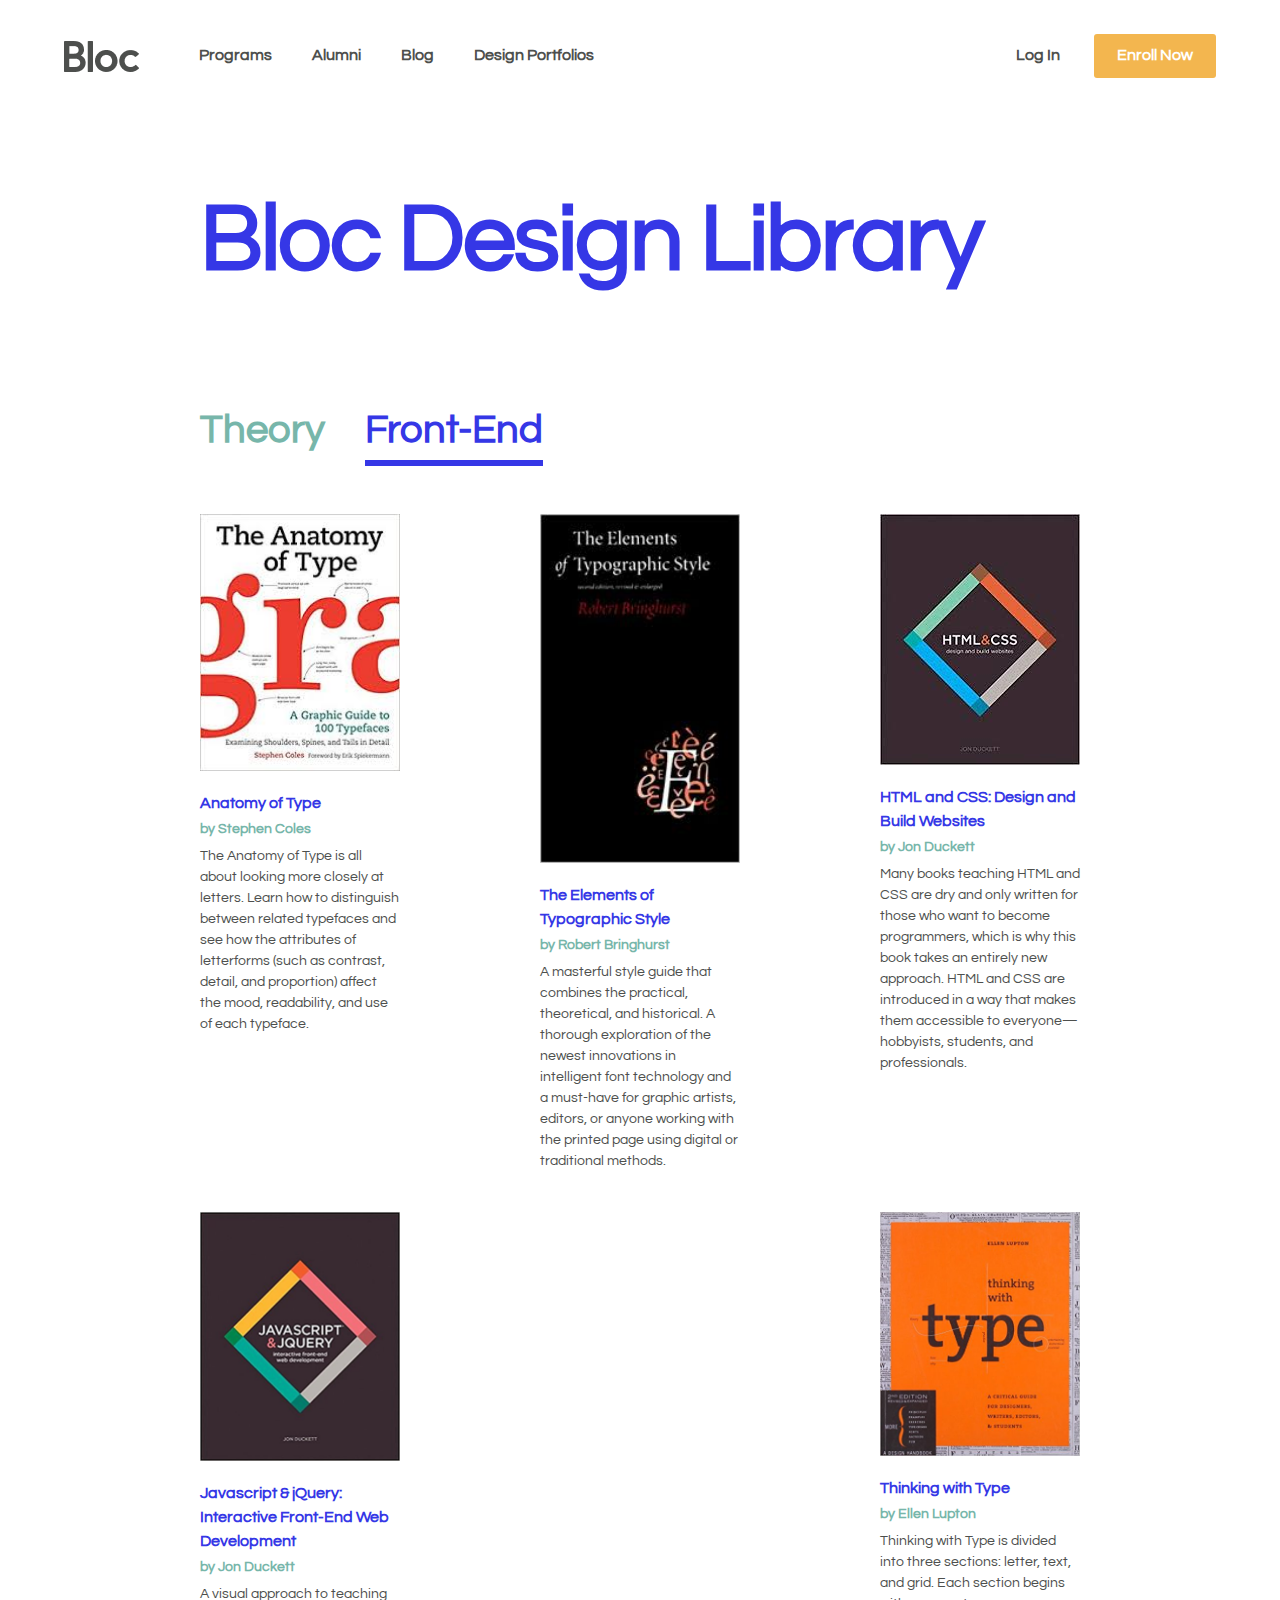
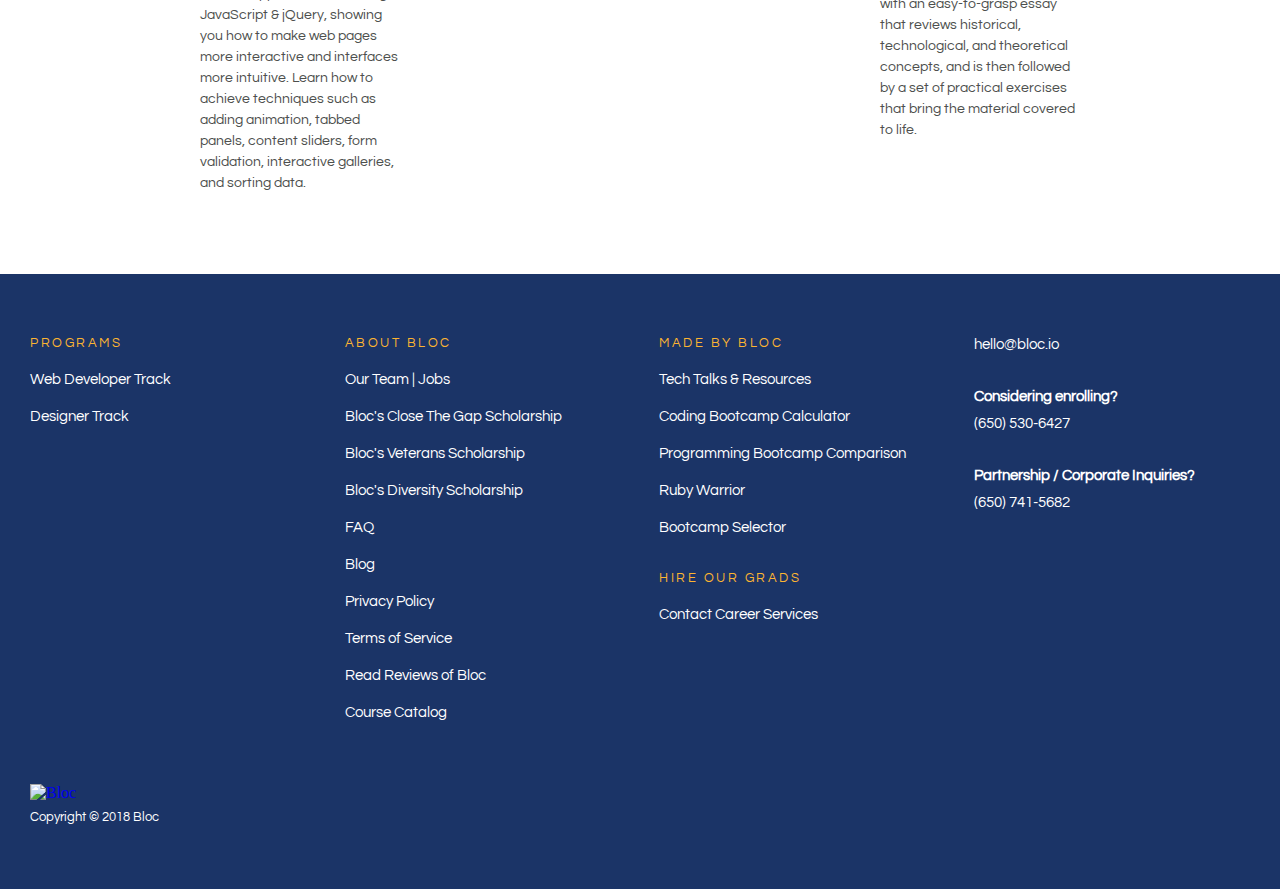
==== commit 8be412f1: "add books and update book-cover to accommodate various cover sizes" ====
--- a/books-front-end.html
+++ b/books-front-end.html
@@ -102,165 +102,105 @@
     <section class="book-list-section">
 
       <div class="book">
-        <a href="https://www.amazon.com/Design-Everyday-Things-Revised-Expanded/dp/0465050654/ref=sr_1_1?s=books&ie=UTF8&qid=1521578546&sr=1-1&keywords=the+design+of+everyday+things" target="_blank" alt="The Design of Everyday Things">
-          <div class="book-cover">
-            <div class="buy-book-overlay">
-              <h3>Get the book</h3>
-            </div>
-            <img src="assets-books/design-of-everyday-things-cover.jpg" alt="image of book cover">
-          </div>
-          <div class="book-title">
-            <h2>The Design of Everyday Things</h2>
-          </div>
-          <div class="book-author">
-            <h4>by Don Norman</h4>
-          </div>
-          <div class="book-description">
-            <p>The Design of Everyday Things is a powerful primer on how-and why-some products satisfy customers while others only frustrate them.</p>
-          </div>
-        </a>
-      </div>
-
-      <div class="book">
-        <a href="https://www.amazon.com/Design-Everyday-Things-Revised-Expanded/dp/0465050654/ref=sr_1_1?s=books&ie=UTF8&qid=1521578546&sr=1-1&keywords=the+design+of+everyday+things" target="_blank" alt="The Design of Everyday Things">
-          <div class="book-cover">
-            <div class="buy-book-overlay">
-              <h3>Get the book</h3>
-            </div>
-            <img src="assets-books/design-of-everyday-things-cover.jpg" alt="image of book cover">
-          </div>
-          <div class="book-title">
-            <h2>The Design of Everyday Things</h2>
-          </div>
-          <div class="book-author">
-            <h4>by Don Norman</h4>
-          </div>
-          <div class="book-description">
-            <p>The Design of Everyday Things is a powerful primer on how-and why-some products satisfy customers while others only frustrate them.</p>
-          </div>
-        </a>
-      </div>
-
-      <div class="book">
-        <a href="https://www.amazon.com/Design-Everyday-Things-Revised-Expanded/dp/0465050654/ref=sr_1_1?s=books&ie=UTF8&qid=1521578546&sr=1-1&keywords=the+design+of+everyday+things" target="_blank" alt="The Design of Everyday Things">
-          <div class="book-cover">
-            <div class="buy-book-overlay">
-              <h3>Get the book</h3>
-            </div>
-            <img src="assets-books/design-of-everyday-things-cover.jpg" alt="image of book cover">
-          </div>
-          <div class="book-title">
-            <h2>The Design of Everyday Things</h2>
-          </div>
-          <div class="book-author">
-            <h4>by Don Norman</h4>
-          </div>
-          <div class="book-description">
-            <p>The Design of Everyday Things is a powerful primer on how-and why-some products satisfy customers while others only frustrate them.</p>
-          </div>
-        </a>
-      </div>
-
-      <div class="book">
-        <a href="https://www.amazon.com/Design-Everyday-Things-Revised-Expanded/dp/0465050654/ref=sr_1_1?s=books&ie=UTF8&qid=1521578546&sr=1-1&keywords=the+design+of+everyday+things" target="_blank" alt="The Design of Everyday Things">
-          <div class="book-cover">
-            <div class="buy-book-overlay">
-              <h3>Get the book</h3>
-            </div>
-            <img src="assets-books/design-of-everyday-things-cover.jpg" alt="image of book cover">
-          </div>
-          <div class="book-title">
-            <h2>The Design of Everyday Things</h2>
-          </div>
-          <div class="book-author">
-            <h4>by Don Norman</h4>
-          </div>
-          <div class="book-description">
-            <p>The Design of Everyday Things is a powerful primer on how-and why-some products satisfy customers while others only frustrate them.</p>
-          </div>
-        </a>
-      </div>
-
-      <div class="book">
-        <a href="https://www.amazon.com/Design-Everyday-Things-Revised-Expanded/dp/0465050654/ref=sr_1_1?s=books&ie=UTF8&qid=1521578546&sr=1-1&keywords=the+design+of+everyday+things" target="_blank" alt="The Design of Everyday Things">
-          <div class="book-cover">
-            <div class="buy-book-overlay">
-              <h3>Get the book</h3>
-            </div>
-            <img src="assets-books/design-of-everyday-things-cover.jpg" alt="image of book cover">
-          </div>
-          <div class="book-title">
-            <h2>The Design of Everyday Things</h2>
-          </div>
-          <div class="book-author">
-            <h4>by Don Norman</h4>
-          </div>
-          <div class="book-description">
-            <p>The Design of Everyday Things is a powerful primer on how-and why-some products satisfy customers while others only frustrate them.</p>
-          </div>
-        </a>
-      </div>
-
-      <div class="book">
-        <a href="https://www.amazon.com/Design-Everyday-Things-Revised-Expanded/dp/0465050654/ref=sr_1_1?s=books&ie=UTF8&qid=1521578546&sr=1-1&keywords=the+design+of+everyday+things" target="_blank" alt="The Design of Everyday Things">
-          <div class="book-cover">
-            <div class="buy-book-overlay">
-              <h3>Get the book</h3>
-            </div>
-            <img src="assets-books/design-of-everyday-things-cover.jpg" alt="image of book cover">
-          </div>
-          <div class="book-title">
-            <h2>The Design of Everyday Things</h2>
-          </div>
-          <div class="book-author">
-            <h4>by Don Norman</h4>
-          </div>
-          <div class="book-description">
-            <p>The Design of Everyday Things is a powerful primer on how-and why-some products satisfy customers while others only frustrate them.</p>
-          </div>
-        </a>
-      </div>
-
-      <div class="book">
-        <a href="https://www.amazon.com/Design-Everyday-Things-Revised-Expanded/dp/0465050654/ref=sr_1_1?s=books&ie=UTF8&qid=1521578546&sr=1-1&keywords=the+design+of+everyday+things" target="_blank" alt="The Design of Everyday Things">
-          <div class="book-cover">
-            <div class="buy-book-overlay">
-              <h3>Get the book</h3>
-            </div>
-            <img src="assets-books/design-of-everyday-things-cover.jpg" alt="image of book cover">
-          </div>
-          <div class="book-title">
-            <h2>The Design of Everyday Things</h2>
-          </div>
-          <div class="book-author">
-            <h4>by Don Norman</h4>
-          </div>
-          <div class="book-description">
-            <p>The Design of Everyday Things is a powerful primer on how-and why-some products satisfy customers while others only frustrate them.</p>
-          </div>
-        </a>
-      </div>
-
-      <div class="book">
-        <a href="https://www.amazon.com/Design-Everyday-Things-Revised-Expanded/dp/0465050654/ref=sr_1_1?s=books&ie=UTF8&qid=1521578546&sr=1-1&keywords=the+design+of+everyday+things" target="_blank" alt="The Design of Everyday Things">
-          <div class="book-cover">
-            <div class="buy-book-overlay">
-              <h3>Get the book</h3>
-            </div>
-            <img src="assets-books/design-of-everyday-things-cover.jpg" alt="image of book cover">
-          </div>
-          <div class="book-title">
-            <h2>The Design of Everyday Things</h2>
-          </div>
-          <div class="book-author">
-            <h4>by Don Norman</h4>
-          </div>
-          <div class="book-description">
-            <p>The Design of Everyday Things is a powerful primer on how-and why-some products satisfy customers while others only frustrate them.</p>
-          </div>
-        </a>
-      </div>
-      
+        <a href="https://www.amazon.com/Anatomy-Type-Graphic-Guide-Typefaces/dp/0062203126" target="_blank" alt="Anatomy of Type">
+          <div class="book-cover">
+            <div class="buy-book-overlay">
+              <h3>Get the book</h3>
+            </div>
+            <img src="assets-books/anatomy-of-type.jpeg" alt="image of book cover">
+          </div>
+          <div class="book-title">
+            <h2>Anatomy of Type</h2>
+          </div>
+          <div class="book-author">
+            <h4>by Stephen Coles</h4>
+          </div>
+          <div class="book-description">
+            <p>The Anatomy of Type is all about looking more closely at letters. Learn how to distinguish between related typefaces and see how the attributes of letterforms (such as contrast, detail, and proportion) affect the mood, readability, and use of each typeface.</p>
+          </div>
+        </a>
+      </div>
+
+      <div class="book">
+        <a href="https://www.amazon.com/Elements-Typographic-Style-Robert-Bringhurst/dp/0881791326" target="_blank" alt="The Elements of Typographic Style">
+          <div class="book-cover">
+            <div class="buy-book-overlay">
+              <h3>Get the book</h3>
+            </div>
+            <img src="assets-books/elements-of-typographic-style.jpeg" alt="image of book cover">
+          </div>
+          <div class="book-title">
+            <h2>The Elements of Typographic Style</h2>
+          </div>
+          <div class="book-author">
+            <h4>by Robert Bringhurst</h4>
+          </div>
+          <div class="book-description">
+            <p>A masterful style guide that combines the practical, theoretical, and historical. A thorough exploration of the newest innovations in intelligent font technology and a must-have for graphic artists, editors, or anyone working with the printed page using digital or traditional methods.</p>
+          </div>
+        </a>
+      </div>
+
+      <div class="book">
+        <a href="http://www.htmlandcssbook.com/" target="_blank" alt="HTML and CSS: Design and Build Websites">
+          <div class="book-cover">
+            <div class="buy-book-overlay">
+              <h3>Get the book</h3>
+            </div>
+            <img src="assets-books/html-and-css.jpeg" alt="image of book cover">
+          </div>
+          <div class="book-title">
+            <h2>HTML and CSS: Design and Build Websites</h2>
+          </div>
+          <div class="book-author">
+            <h4>by Jon Duckett</h4>
+          </div>
+          <div class="book-description">
+            <p>Many books teaching HTML and CSS are dry and only written for those who want to become programmers, which is why this book takes an entirely new approach. HTML and CSS are introduced in a way that makes them accessible to everyone—hobbyists, students, and professionals.</p>
+          </div>
+        </a>
+      </div>
+
+      <div class="book">
+        <a href="http://javascriptbook.com/" target="_blank" alt="Javascript & jQuery: Interactive Front-End Web Development">
+          <div class="book-cover">
+            <div class="buy-book-overlay">
+              <h3>Get the book</h3>
+            </div>
+            <img src="assets-books/javascript-and-jquery.jpg" alt="image of book cover">
+          </div>
+          <div class="book-title">
+            <h2>Javascript & jQuery: Interactive Front-End Web Development</h2>
+          </div>
+          <div class="book-author">
+            <h4>by Jon Duckett</h4>
+          </div>
+          <div class="book-description">
+            <p>A visual approach to teaching JavaScript & jQuery, showing you how to make web pages more interactive and interfaces more intuitive. Learn how to achieve techniques such as adding animation, tabbed panels, content sliders, form validation, interactive galleries, and sorting data.</p>
+          </div>
+        </a>
+      </div>
+
+      <div class="book">
+        <a href="https://www.amazon.com/Thinking-Type-2nd-revised-expanded/dp/1568989695" target="_blank" alt="Thinking with Type">
+          <div class="book-cover">
+            <div class="buy-book-overlay">
+              <h3>Get the book</h3>
+            </div>
+            <img src="assets-books/thinking-with-type.jpg" alt="image of book cover">
+          </div>
+          <div class="book-title">
+            <h2>Thinking with Type</h2>
+          </div>
+          <div class="book-author">
+            <h4>by Ellen Lupton</h4>
+          </div>
+          <div class="book-description">
+            <p>Thinking with Type is divided into three sections: letter, text, and grid. Each section begins with an easy-to-grasp essay that reviews historical, technological, and theoretical concepts, and is then followed by a set of practical exercises that bring the material covered to life.</p>
+          </div>
+        </a>
+      </div>
+
     </section>
 
     <footer role="contentinfo" class="footer bg--blue-dark p-top--60 p-bottom--60 p-left--30 p-right--30">
--- a/css/style.css
+++ b/css/style.css
@@ -31,6 +31,7 @@
   -webkit-padding-start: 0;
   margin: 0;
   padding: 0;
+  text-decoration: none;
 }
 
 body {
@@ -86,10 +87,6 @@
 
 .hero-white-backround {
   display: none;
-}
-
-.bloc-header a {
-  text-decoration: none;
 }
 
 .bloc-header {
@@ -596,10 +593,6 @@
   transition: all 0.2s ease-in-out;
 }
 
-.more-portfolios-section a {
-  text-decoration: none;
-}
-
 .more-portfolios-background {
   display: none;
 }
@@ -870,11 +863,224 @@
 }
 
 
+
+
+/* Library Book List */
+
+#bloc-logo-mobile {
+  display: block;
+  height: 30px;
+}
+
+#bloc-logo {
+  display: none;
+}
+
+.library-mobile-background {
+  display: block;
+  position: absolute;
+  background-color: #3537E6;
+  width: 100%;
+  height: 396px;
+  z-index: -1;
+}
+
+#design-library-title {
+  z-index: 1;
+  margin-left: 0;
+  margin-right: 0;
+}
+
+#design-library-title h1 {
+  color: #fff;
+}
+
+.book-list-section {
+  display: flex;
+  flex-direction: column;
+  position: relative;
+  clear: both;
+  padding-top: 78px;
+  padding-bottom: 40px;
+  width: 200px;
+  margin-left: auto;
+  margin-right: auto;
+}
+
+.book-subjects {
+  display: block;
+  text-align: left;
+  margin-left: 30px;
+  z-index: 1;
+}
+
+.book-subject {
+  display: inline-block;
+  float: left;
+  width: auto;
+  height: auto;
+  padding-bottom: 5px;
+  margin-right: 20px;
+}
+
+.book-subject h1 {
+  color: #fff;
+  font-size: 26px;
+  letter-spacing: 0;
+}
+
+#theory-title-active {
+  border-bottom: 5px solid #fff;
+}
+
+#front-end-title-inactive {
+  border-bottom: none;
+}
+
+#theory-title-inactive {
+  border-bottom: none;
+}
+
+#front-end-title-active {
+  border-bottom: 5px solid #fff;
+}
+
+.book {
+  width: 200px;
+  height: auto;
+}
+
+.book-cover {
+  width: 200px;
+  height: auto;
+  float: left;
+  padding-bottom: 20px;
+}
+
+.book-cover img {
+  width: 100%;
+  overflow: hidden;
+  vertical-align: top;
+  z-index: 1;
+}
+
+
+.book h2 {
+  font-size: 16px;
+  line-height: 24px;
+  padding: 15px 0 5px 0;
+  letter-spacing: 0;
+}
+
+.book h3 {
+  font-size: 14px;
+  text-align: center;
+  padding-top: 6px;
+}
+
+.book h4 {
+  font-size: 14px;
+  color: #77B6AA;
+  padding-bottom: 8px;
+}
+
+.book p {
+  color: #4D4F4D;
+  font-size: 14px;
+  line-height: 21px;
+  padding-bottom: 40px;
+}
+
+.buy-book-overlay {
+  position: absolute;
+  float: left;
+  bottom: 0;
+  z-index: 2;
+  width: 200px;
+  height: 52px;
+  background: #F3B64F;
+  opacity: 0;
+  -webkit-transition: all 0.2s ease-in-out;
+  -moz-transition: all 0.2s ease-in-out;
+  -o-transition: all 0.2s ease-in-out;
+  transition: all 0.2s ease-in-out;
+}
+
+/*.book:hover .buy-book-overlay {
+  opacity: 1;
+}*/
+
+@media (min-width: 768px) {
+  #bloc-logo-mobile {
+    display: none;
+  }
+  #bloc-logo {
+    display: block;
+  }
+  .library-mobile-background {
+    display: none;
+  }
+  #design-library-title h1 {
+    color: #3537E6;
+  }
+  .book-list-section {
+    padding-top: 48px;
+  }
+  .book-subjects {
+    margin-left: 64px;
+    -webkit-transition: all 0.2s ease-in-out;
+    -moz-transition: all 0.2s ease-in-out;
+    -o-transition: all 0.2s ease-in-out;
+    transition: all 0.2s ease-in-out;
+  }
+  .book-subject {
+    padding-bottom: 10px;
+    margin-right: 40px;
+  }
+  .book-subject h1 {
+    color: #3537E6;
+    font-size: 40px;
+  }
+  #theory-title-active {
+    border-bottom: 6px solid #3537E6;
+  }
+
+  #front-end-title-inactive h1 {
+    color: #77B6AA;
+  }
+
+  #theory-title-inactive h1 {
+    color: #77B6AA;
+  }
+
+  #front-end-title-active {
+    border-bottom: 6px solid #3537E6;
+  }
+}
+
+@media (min-width: 950px) {
+  .book-list-section {
+    flex-wrap: wrap;
+    flex-direction: row;
+    justify-content: space-between;
+    width: auto;
+    margin-left: 167px;
+    margin-right: 167px;
+    -webkit-transition: all 0.2s ease-in-out;
+    -moz-transition: all 0.2s ease-in-out;
+    -o-transition: all 0.2s ease-in-out;
+    transition: all 0.2s ease-in-out;
+  }
+  .book-subjects {
+    margin-left: 200px;
+  }
+  .book {
+    padding-left: 33px;
+    padding-right: 33px;
+  }
+}
+
 /* Footer */
-
-.footer a {
-  text-decoration: none;
-}
 
 .footer ul {
   list-style-type: none;
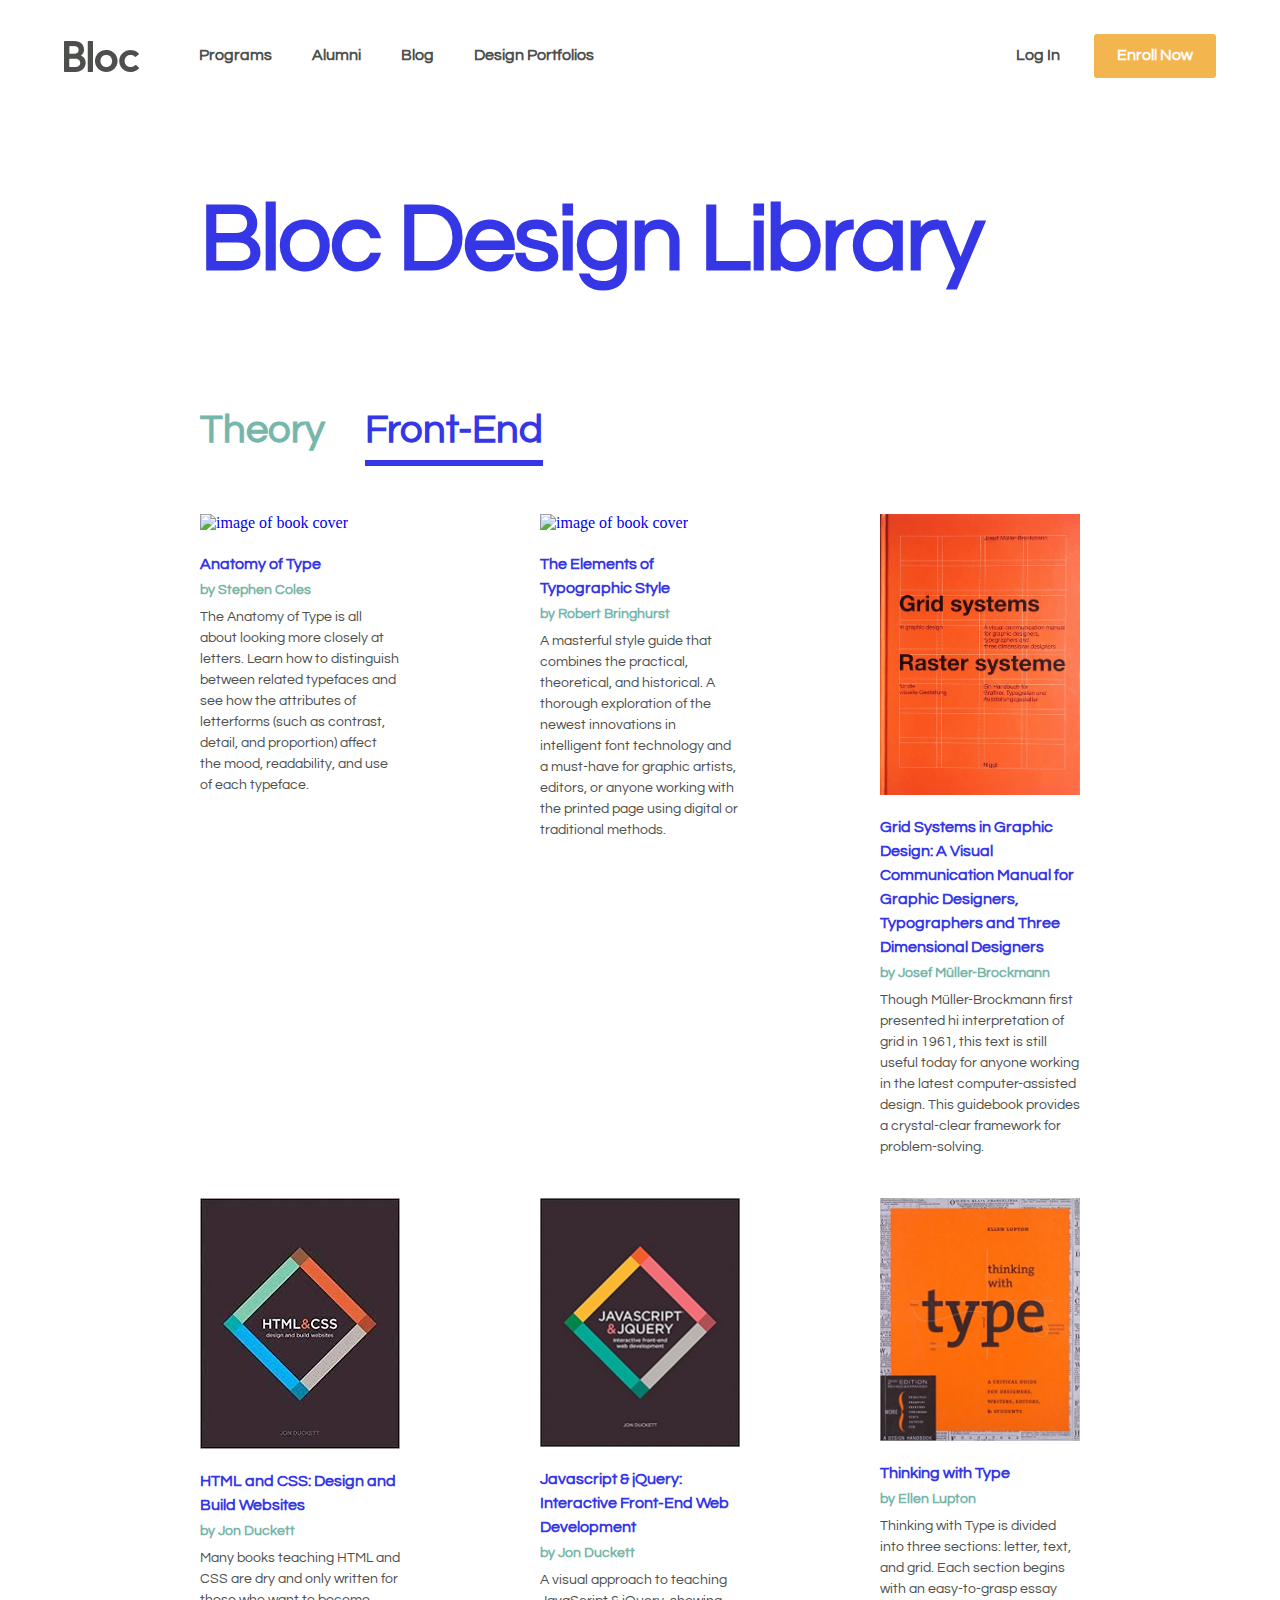
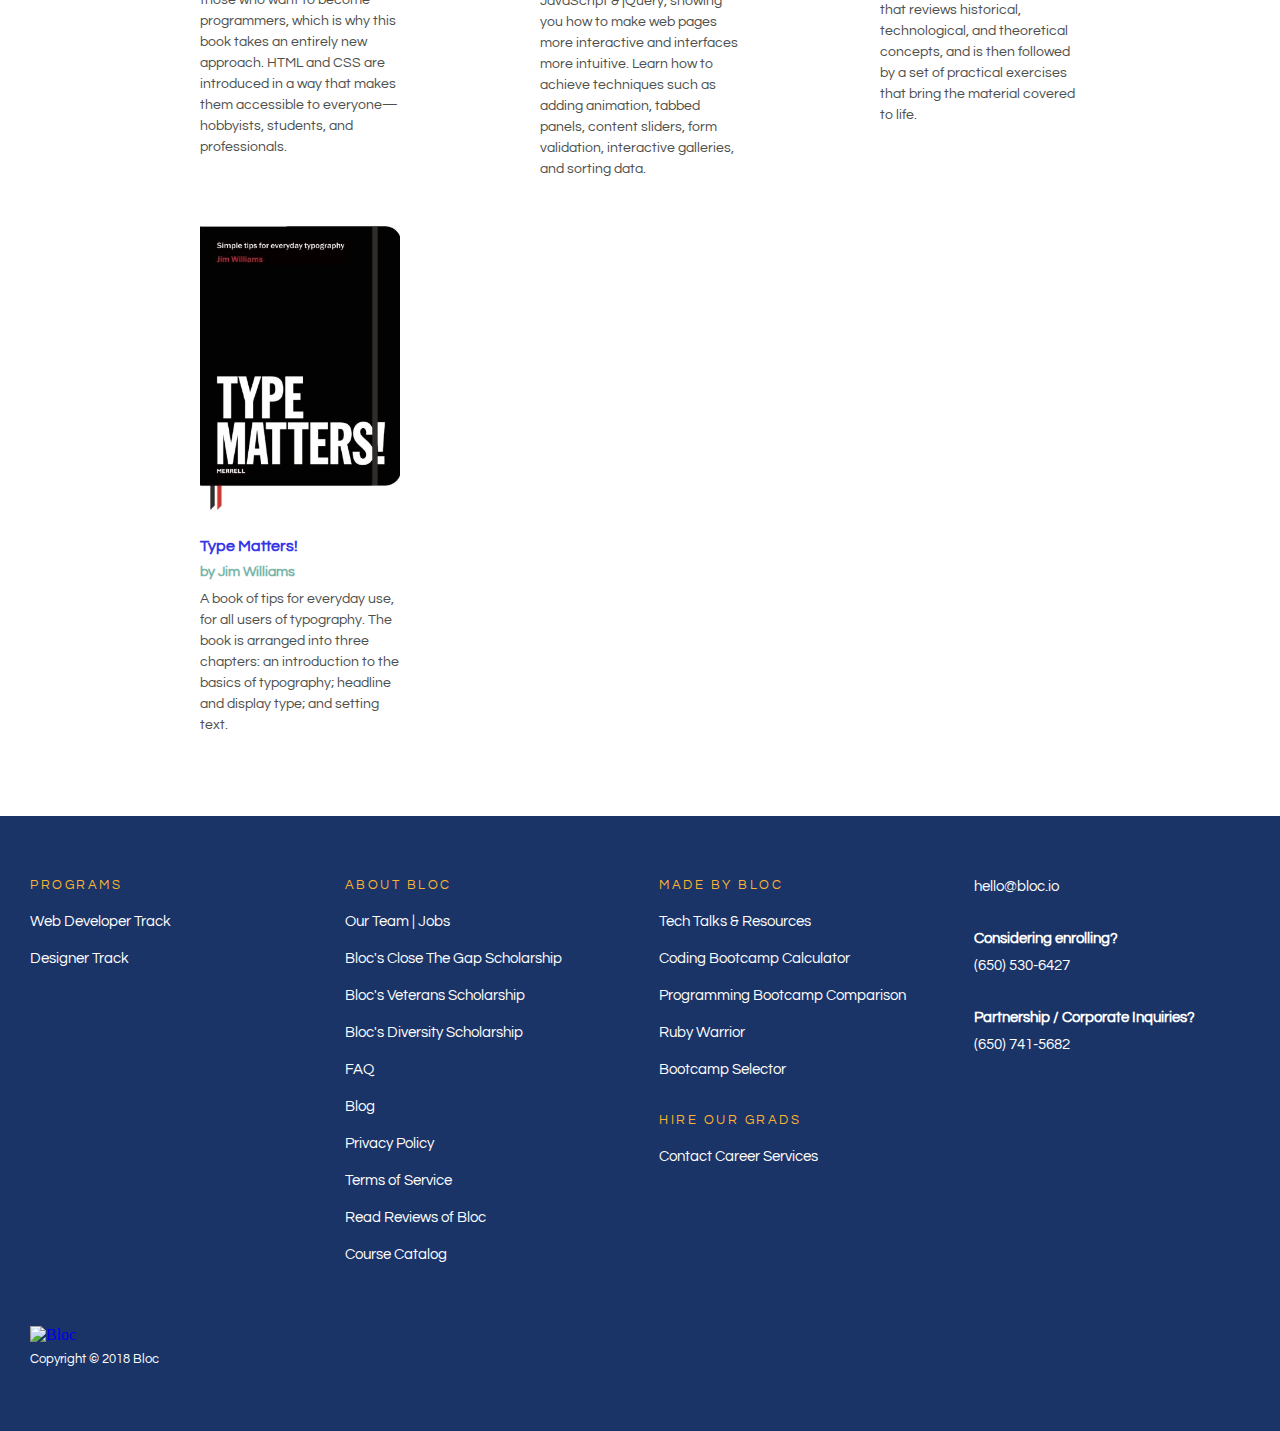
==== commit 1c357706: "add more books" ====
--- a/books-front-end.html
+++ b/books-front-end.html
@@ -81,127 +81,171 @@
       </div>
     </header>
 
-    <!-- HEADER -->
-    <section class="featured-portfolios-section" id="design-library-title">
-      <div class="featured-portfolios-section-title">
-        <h1>Bloc Design Library</h1>
+    <!-- TITLE -->
+
+    <div class="book-page-content">
+
+      <section class="featured-portfolios-section" id="design-library-title">
+        <div class="featured-portfolios-section-title">
+          <h1>Bloc Design Library</h1>
+        </div>
+      </section>
+
+      <!-- BOOK SUBJECTS -->
+      <div class="book-subjects">
+        <div class="book-subject" id="theory-title-inactive">
+          <a href="books.html"><h1>Theory</h1></a>
+        </div>
+        <div class="book-subject" id="front-end-title-active">
+          <a href="books-front-end.html"><h1>Front-End</h1></a>
+        </div>
       </div>
-    </section>
-
-    <!-- BOOK SUBJECTS -->
-    <div class="book-subjects">
-      <div class="book-subject" id="theory-title-inactive">
-        <a href="books.html"><h1>Theory</h1></a>
-      </div>
-      <div class="book-subject" id="front-end-title-active">
-        <a href="books-front-end.html"><h1>Front-End</h1></a>
-      </div>
+
+      <!-- BOOK LIST -->
+      <section class="book-list-section">
+
+        <div class="book">
+          <a href="https://www.amazon.com/Anatomy-Type-Graphic-Guide-Typefaces/dp/0062203126" target="_blank" alt="Anatomy of Type">
+            <div class="book-cover">
+              <div class="buy-book-overlay">
+                <h3>Get the book</h3>
+              </div>
+              <img src="assets-books/anatomy-of-type.jpg" alt="image of book cover">
+            </div>
+            <div class="book-title">
+              <h2>Anatomy of Type</h2>
+            </div>
+            <div class="book-author">
+              <h4>by Stephen Coles</h4>
+            </div>
+            <div class="book-description">
+              <p>The Anatomy of Type is all about looking more closely at letters. Learn how to distinguish between related typefaces and see how the attributes of letterforms (such as contrast, detail, and proportion) affect the mood, readability, and use of each typeface.</p>
+            </div>
+          </a>
+        </div>
+
+        <div class="book">
+          <a href="https://www.amazon.com/Elements-Typographic-Style-Robert-Bringhurst/dp/0881791326" target="_blank" alt="The Elements of Typographic Style">
+            <div class="book-cover">
+              <div class="buy-book-overlay">
+                <h3>Get the book</h3>
+              </div>
+              <img src="assets-books/elements-of-typographic-style.jpg" alt="image of book cover">
+            </div>
+            <div class="book-title">
+              <h2>The Elements of Typographic Style</h2>
+            </div>
+            <div class="book-author">
+              <h4>by Robert Bringhurst</h4>
+            </div>
+            <div class="book-description">
+              <p>A masterful style guide that combines the practical, theoretical, and historical. A thorough exploration of the newest innovations in intelligent font technology and a must-have for graphic artists, editors, or anyone working with the printed page using digital or traditional methods.</p>
+            </div>
+          </a>
+        </div>
+
+        <div class="book">
+          <a href="https://www.amazon.com/Grid-Systems-Graphic-Design-Communication/dp/3721201450" target="_blank" alt="Grid Systems in Graphic Design">
+            <div class="book-cover">
+              <div class="buy-book-overlay">
+                <h3>Get the book</h3>
+              </div>
+              <img src="assets-books/grid-systems.jpg" alt="image of book cover">
+            </div>
+            <div class="book-title">
+              <h2>Grid Systems in Graphic Design: A Visual Communication Manual for Graphic Designers, Typographers and Three Dimensional Designers</h2>
+            </div>
+            <div class="book-author">
+              <h4>by Josef Müller-Brockmann</h4>
+            </div>
+            <div class="book-description">
+              <p>Though Müller-Brockmann first presented hi interpretation of grid in 1961, this text is still useful today for anyone working in the latest computer-assisted design. This guidebook provides a crystal-clear framework for problem-solving.</p>
+            </div>
+          </a>
+        </div>
+
+        <div class="book">
+          <a href="http://www.htmlandcssbook.com/" target="_blank" alt="HTML and CSS: Design and Build Websites">
+            <div class="book-cover">
+              <div class="buy-book-overlay">
+                <h3>Get the book</h3>
+              </div>
+              <img src="assets-books/html-and-css.jpeg" alt="image of book cover">
+            </div>
+            <div class="book-title">
+              <h2>HTML and CSS: Design and Build Websites</h2>
+            </div>
+            <div class="book-author">
+              <h4>by Jon Duckett</h4>
+            </div>
+            <div class="book-description">
+              <p>Many books teaching HTML and CSS are dry and only written for those who want to become programmers, which is why this book takes an entirely new approach. HTML and CSS are introduced in a way that makes them accessible to everyone—hobbyists, students, and professionals.</p>
+            </div>
+          </a>
+        </div>
+
+        <div class="book">
+          <a href="http://javascriptbook.com/" target="_blank" alt="Javascript & jQuery: Interactive Front-End Web Development">
+            <div class="book-cover">
+              <div class="buy-book-overlay">
+                <h3>Get the book</h3>
+              </div>
+              <img src="assets-books/javascript-and-jquery.jpg" alt="image of book cover">
+            </div>
+            <div class="book-title">
+              <h2>Javascript & jQuery: Interactive Front-End Web Development</h2>
+            </div>
+            <div class="book-author">
+              <h4>by Jon Duckett</h4>
+            </div>
+            <div class="book-description">
+              <p>A visual approach to teaching JavaScript & jQuery, showing you how to make web pages more interactive and interfaces more intuitive. Learn how to achieve techniques such as adding animation, tabbed panels, content sliders, form validation, interactive galleries, and sorting data.</p>
+            </div>
+          </a>
+        </div>
+
+        <div class="book">
+          <a href="https://www.amazon.com/Thinking-Type-2nd-revised-expanded/dp/1568989695" target="_blank" alt="Thinking with Type">
+            <div class="book-cover">
+              <div class="buy-book-overlay">
+                <h3>Get the book</h3>
+              </div>
+              <img src="assets-books/thinking-with-type.jpg" alt="image of book cover">
+            </div>
+            <div class="book-title">
+              <h2>Thinking with Type</h2>
+            </div>
+            <div class="book-author">
+              <h4>by Ellen Lupton</h4>
+            </div>
+            <div class="book-description">
+              <p>Thinking with Type is divided into three sections: letter, text, and grid. Each section begins with an easy-to-grasp essay that reviews historical, technological, and theoretical concepts, and is then followed by a set of practical exercises that bring the material covered to life.</p>
+            </div>
+          </a>
+        </div>
+
+        <div class="book">
+          <a href="https://www.amazon.com/Type-Matters-Jim-Williams/dp/1858945674" target="_blank" alt="Type Matters!">
+            <div class="book-cover">
+              <div class="buy-book-overlay">
+                <h3>Get the book</h3>
+              </div>
+              <img src="assets-books/type-matters.jpg" alt="image of book cover">
+            </div>
+            <div class="book-title">
+              <h2>Type Matters!</h2>
+            </div>
+            <div class="book-author">
+              <h4>by Jim Williams</h4>
+            </div>
+            <div class="book-description">
+              <p>A book of tips for everyday use, for all users of typography. The book is arranged into three chapters: an introduction to the basics of typography; headline and display type; and setting text.</p>
+            </div>
+          </a>
+        </div>
+
+      </section>
     </div>
-
-    <!-- BOOK LIST -->
-    <section class="book-list-section">
-
-      <div class="book">
-        <a href="https://www.amazon.com/Anatomy-Type-Graphic-Guide-Typefaces/dp/0062203126" target="_blank" alt="Anatomy of Type">
-          <div class="book-cover">
-            <div class="buy-book-overlay">
-              <h3>Get the book</h3>
-            </div>
-            <img src="assets-books/anatomy-of-type.jpeg" alt="image of book cover">
-          </div>
-          <div class="book-title">
-            <h2>Anatomy of Type</h2>
-          </div>
-          <div class="book-author">
-            <h4>by Stephen Coles</h4>
-          </div>
-          <div class="book-description">
-            <p>The Anatomy of Type is all about looking more closely at letters. Learn how to distinguish between related typefaces and see how the attributes of letterforms (such as contrast, detail, and proportion) affect the mood, readability, and use of each typeface.</p>
-          </div>
-        </a>
-      </div>
-
-      <div class="book">
-        <a href="https://www.amazon.com/Elements-Typographic-Style-Robert-Bringhurst/dp/0881791326" target="_blank" alt="The Elements of Typographic Style">
-          <div class="book-cover">
-            <div class="buy-book-overlay">
-              <h3>Get the book</h3>
-            </div>
-            <img src="assets-books/elements-of-typographic-style.jpeg" alt="image of book cover">
-          </div>
-          <div class="book-title">
-            <h2>The Elements of Typographic Style</h2>
-          </div>
-          <div class="book-author">
-            <h4>by Robert Bringhurst</h4>
-          </div>
-          <div class="book-description">
-            <p>A masterful style guide that combines the practical, theoretical, and historical. A thorough exploration of the newest innovations in intelligent font technology and a must-have for graphic artists, editors, or anyone working with the printed page using digital or traditional methods.</p>
-          </div>
-        </a>
-      </div>
-
-      <div class="book">
-        <a href="http://www.htmlandcssbook.com/" target="_blank" alt="HTML and CSS: Design and Build Websites">
-          <div class="book-cover">
-            <div class="buy-book-overlay">
-              <h3>Get the book</h3>
-            </div>
-            <img src="assets-books/html-and-css.jpeg" alt="image of book cover">
-          </div>
-          <div class="book-title">
-            <h2>HTML and CSS: Design and Build Websites</h2>
-          </div>
-          <div class="book-author">
-            <h4>by Jon Duckett</h4>
-          </div>
-          <div class="book-description">
-            <p>Many books teaching HTML and CSS are dry and only written for those who want to become programmers, which is why this book takes an entirely new approach. HTML and CSS are introduced in a way that makes them accessible to everyone—hobbyists, students, and professionals.</p>
-          </div>
-        </a>
-      </div>
-
-      <div class="book">
-        <a href="http://javascriptbook.com/" target="_blank" alt="Javascript & jQuery: Interactive Front-End Web Development">
-          <div class="book-cover">
-            <div class="buy-book-overlay">
-              <h3>Get the book</h3>
-            </div>
-            <img src="assets-books/javascript-and-jquery.jpg" alt="image of book cover">
-          </div>
-          <div class="book-title">
-            <h2>Javascript & jQuery: Interactive Front-End Web Development</h2>
-          </div>
-          <div class="book-author">
-            <h4>by Jon Duckett</h4>
-          </div>
-          <div class="book-description">
-            <p>A visual approach to teaching JavaScript & jQuery, showing you how to make web pages more interactive and interfaces more intuitive. Learn how to achieve techniques such as adding animation, tabbed panels, content sliders, form validation, interactive galleries, and sorting data.</p>
-          </div>
-        </a>
-      </div>
-
-      <div class="book">
-        <a href="https://www.amazon.com/Thinking-Type-2nd-revised-expanded/dp/1568989695" target="_blank" alt="Thinking with Type">
-          <div class="book-cover">
-            <div class="buy-book-overlay">
-              <h3>Get the book</h3>
-            </div>
-            <img src="assets-books/thinking-with-type.jpg" alt="image of book cover">
-          </div>
-          <div class="book-title">
-            <h2>Thinking with Type</h2>
-          </div>
-          <div class="book-author">
-            <h4>by Ellen Lupton</h4>
-          </div>
-          <div class="book-description">
-            <p>Thinking with Type is divided into three sections: letter, text, and grid. Each section begins with an easy-to-grasp essay that reviews historical, technological, and theoretical concepts, and is then followed by a set of practical exercises that bring the material covered to life.</p>
-          </div>
-        </a>
-      </div>
-
-    </section>
 
     <footer role="contentinfo" class="footer bg--blue-dark p-top--60 p-bottom--60 p-left--30 p-right--30">
       <div class="container">
--- a/css/style.css
+++ b/css/style.css
@@ -867,6 +867,12 @@
 
 /* Library Book List */
 
+.book-page-content {
+  margin-left: auto;
+  margin-right: auto;
+  max-width: 2800px;
+}
+
 #bloc-logo-mobile {
   display: block;
   height: 30px;
@@ -954,7 +960,8 @@
   width: 200px;
   height: auto;
   float: left;
-  padding-bottom: 20px;
+  margin-bottom: 16px;
+  border-bottom: 4px solid white;
 }
 
 .book-cover img {
@@ -1006,9 +1013,9 @@
   transition: all 0.2s ease-in-out;
 }
 
-/*.book:hover .buy-book-overlay {
+.book:hover .buy-book-overlay {
   opacity: 1;
-}*/
+}
 
 @media (min-width: 768px) {
   #bloc-logo-mobile {
